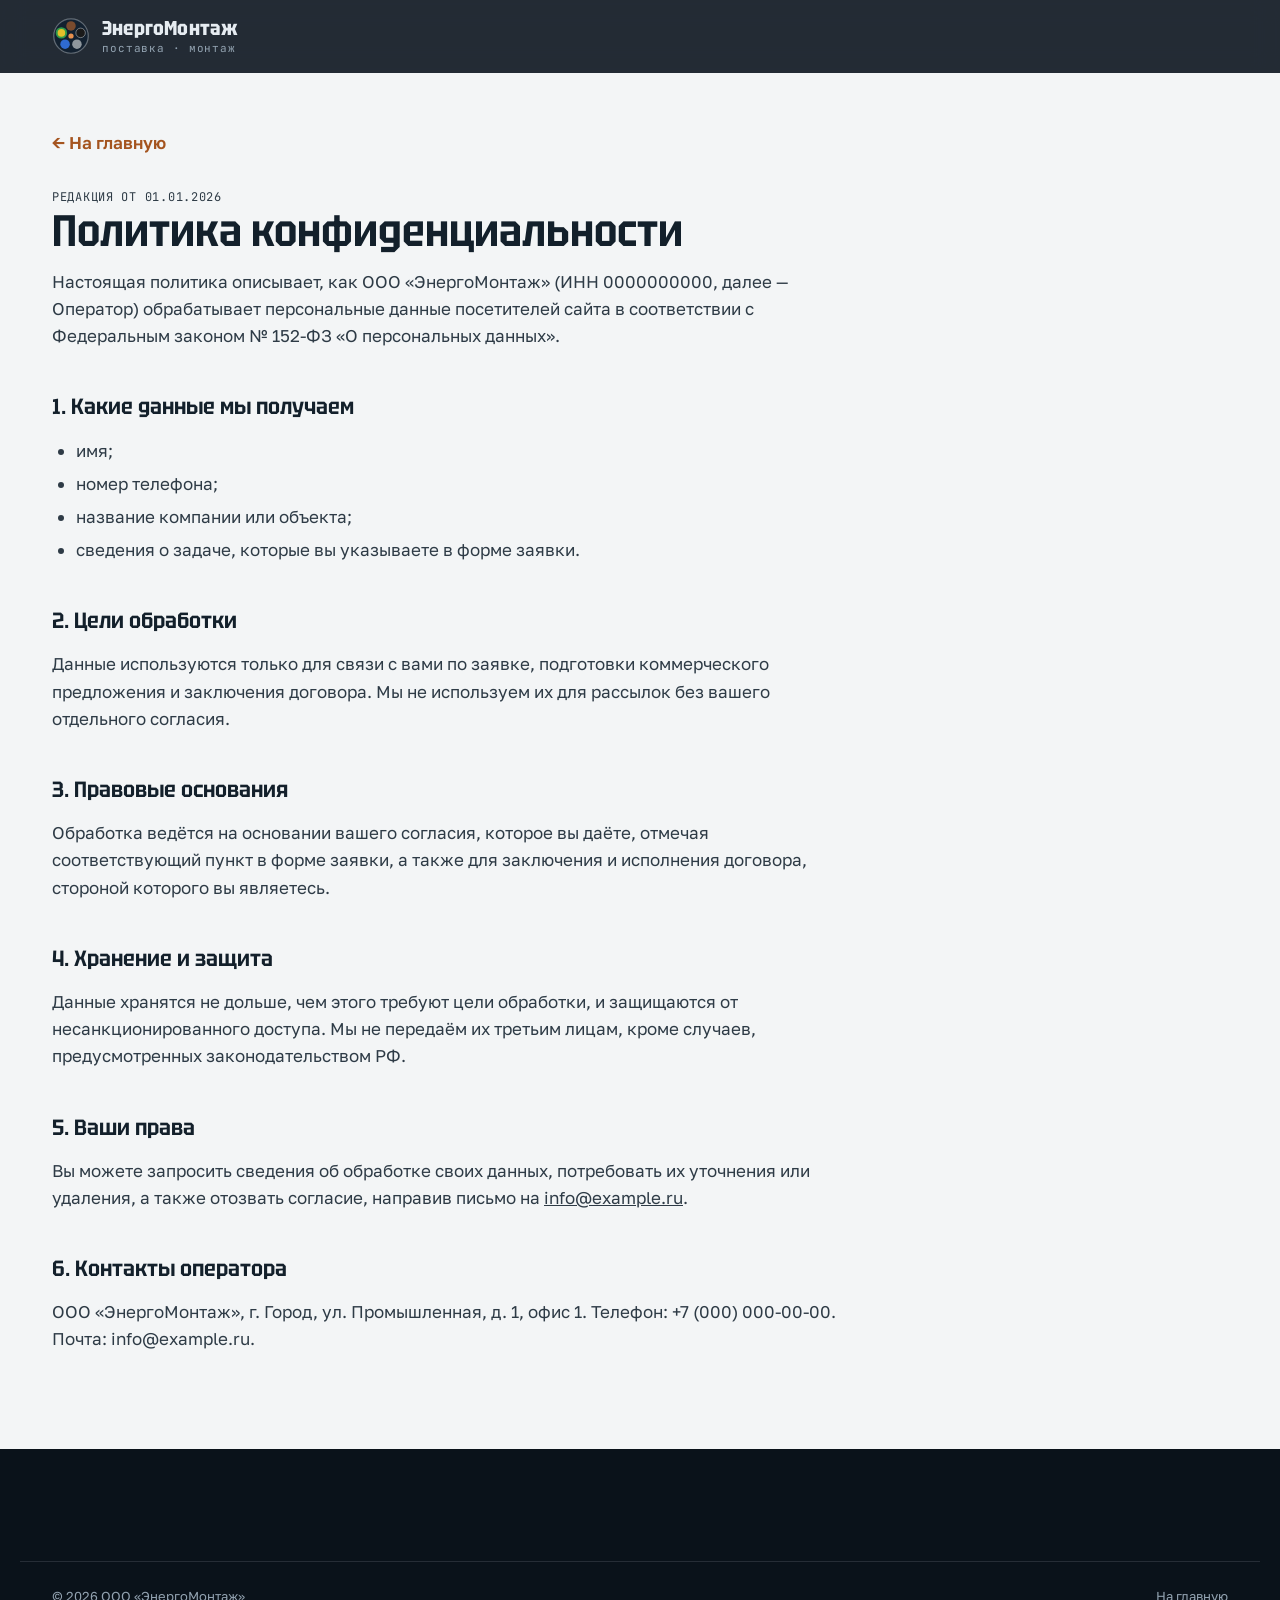
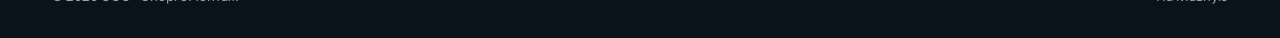
==== privacy.html @ a7dde1e3 "Add company landing page: electrical supply, LED, cable, skylights, roofing Static one-page site for" ====
<!doctype html>
<html lang="ru">
<head>
  <meta charset="utf-8">
  <meta name="viewport" content="width=device-width, initial-scale=1, viewport-fit=cover">
  <title>Политика конфиденциальности — ЭнергоМонтаж</title>
  <meta name="robots" content="noindex">
  <meta name="theme-color" content="#0D1620">
  <link rel="icon" href="assets/img/favicon.svg" type="image/svg+xml">
  <link rel="preconnect" href="https://fonts.googleapis.com">
  <link rel="preconnect" href="https://fonts.gstatic.com" crossorigin>
  <link rel="stylesheet" href="https://fonts.googleapis.com/css2?family=Tektur:wdth,wght@75..100,400..800&family=Golos+Text:wght@400..700&family=JetBrains+Mono:wght@400;500&display=swap">
  <link rel="stylesheet" href="assets/css/style.css">
</head>
<body>
  <header class="header" data-header>
    <div class="container header__inner">
      <a class="logo" href="index.html" aria-label="ЭнергоМонтаж — на главную">
        <svg class="logo__mark" viewBox="0 0 32 32" aria-hidden="true">
          <circle cx="16" cy="16" r="14.5" fill="#132130" stroke="rgba(230,236,241,.35)"/>
          <circle cx="16" cy="7.5" r="4" fill="#7A4B2E"/>
          <circle cx="24.08" cy="13.37" r="4" fill="#1A1A1A" stroke="rgba(230,236,241,.45)" stroke-width=".8"/>
          <circle cx="21" cy="22.88" r="4" fill="#8F979D"/>
          <circle cx="11" cy="22.88" r="4" fill="#2F6BD1"/>
          <circle cx="7.92" cy="13.37" r="4" fill="#E3C02A" stroke="#2F9A4C" stroke-width="1.6"/>
          <circle cx="16" cy="16" r="2.2" fill="#E8904E"/>
        </svg>
        <span class="logo__text">
          <span class="logo__name">ЭнергоМонтаж</span>
          <span class="logo__tag">поставка · монтаж</span>
        </span>
      </a>
    </div>
  </header>

  <main class="container legal">
    <a class="legal__back" href="index.html">← На главную</a>
    <p class="legal__meta">Редакция от 01.01.2026</p>
    <h1>Политика конфиденциальности</h1>
    <p>Настоящая политика описывает, как ООО «ЭнергоМонтаж» (ИНН 0000000000, далее — Оператор) обрабатывает персональные данные посетителей сайта в соответствии с Федеральным законом № 152-ФЗ «О персональных данных».</p>

    <h2>1. Какие данные мы получаем</h2>
    <ul>
      <li>имя;</li>
      <li>номер телефона;</li>
      <li>название компании или объекта;</li>
      <li>сведения о задаче, которые вы указываете в форме заявки.</li>
    </ul>

    <h2>2. Цели обработки</h2>
    <p>Данные используются только для связи с вами по заявке, подготовки коммерческого предложения и заключения договора. Мы не используем их для рассылок без вашего отдельного согласия.</p>

    <h2>3. Правовые основания</h2>
    <p>Обработка ведётся на основании вашего согласия, которое вы даёте, отмечая соответствующий пункт в форме заявки, а также для заключения и исполнения договора, стороной которого вы являетесь.</p>

    <h2>4. Хранение и защита</h2>
    <p>Данные хранятся не дольше, чем этого требуют цели обработки, и защищаются от несанкционированного доступа. Мы не передаём их третьим лицам, кроме случаев, предусмотренных законодательством РФ.</p>

    <h2>5. Ваши права</h2>
    <p>Вы можете запросить сведения об обработке своих данных, потребовать их уточнения или удаления, а также отозвать согласие, направив письмо на <a href="mailto:info@example.ru">info@example.ru</a>.</p>

    <h2>6. Контакты оператора</h2>
    <p>ООО «ЭнергоМонтаж», г. Город, ул. Промышленная, д. 1, офис 1. Телефон: +7 (000) 000-00-00. Почта: info@example.ru.</p>
  </main>

  <footer class="footer">
    <div class="container footer__bottom">
      <span>© 2026 ООО «ЭнергоМонтаж»</span>
      <a href="index.html">На главную</a>
    </div>
  </footer>
</body>
</html>
---- assets/css/style.css ----
/* ==========================================================================
   ЭнергоМонтаж — стили сайта
   Концепция: «объект в разрезе». Технические разрезы (кабель, здание),
   выноски и моноширинные подписи как на чертеже; медь как акцентный цвет;
   полоса цветов жил (L1, L2, L3, N, PE) как фирменный разделитель.
   ========================================================================== */

:root {
  /* Тёмные поверхности (графит с синим оттенком) */
  --ink: #0D1620;
  --ink-2: #132130;
  --ink-3: #1B2B3B;
  --on-ink: #E6ECF1;
  --on-ink-muted: #93A3B1;
  --line-ink: rgba(201, 214, 226, .14);
  --grid-ink: rgba(201, 214, 226, .045);

  /* Светлые поверхности (бетон) */
  --paper: #F3F5F6;
  --concrete: #E6EAED;
  --surface: #FFFFFF;
  --text: #13202B;
  --muted: #56646F;
  --line: #D3DAE0;

  /* Медь — акцент */
  --copper: #E8904E;
  --copper-hover: #F2A468;
  --copper-deep: #A4541F;
  --copper-soft: rgba(232, 144, 78, .14);

  /* Цвета жил по ГОСТ Р 50462 */
  --w-brown: #7A4B2E;
  --w-black: #1A1A1A;
  --w-grey: #8F979D;
  --w-blue: #2F6BD1;
  --w-yellow: #E3C02A;
  --w-green: #2F9A4C;

  --f-display: "Tektur", "Golos Text", system-ui, sans-serif;
  --f-body: "Golos Text", system-ui, -apple-system, "Segoe UI", Roboto, Arial, sans-serif;
  --f-mono: "JetBrains Mono", ui-monospace, SFMono-Regular, Menlo, Consolas, monospace;

  --fs-xs: .75rem;
  --fs-sm: .875rem;
  --fs-base: 1.0625rem;
  --fs-lg: 1.1875rem;
  --fs-h4: 1.25rem;
  --fs-h3: 1.625rem;
  --fs-h2: clamp(2rem, 3.4vw, 2.875rem);
  --fs-h1: clamp(2.3rem, 4.3vw, 3.6rem);

  --radius: 6px;
  --container: 1240px;
  --gutter: clamp(16px, 4vw, 32px);
  --header-h: 72px;
  --section-y: clamp(64px, 9vw, 120px);

  color-scheme: light;
}

/* ---------- База ---------- */
*, *::before, *::after { box-sizing: border-box; }

html {
  scroll-behavior: smooth;
  scroll-padding-top: calc(var(--header-h) + 16px);
  -webkit-text-size-adjust: 100%;
}

body {
  margin: 0;
  background: var(--paper);
  color: var(--text);
  font-family: var(--f-body);
  font-size: var(--fs-base);
  line-height: 1.6;
  -webkit-font-smoothing: antialiased;
  text-rendering: optimizeLegibility;
}

body.no-scroll { overflow: hidden; }

img, svg { max-width: 100%; }
a { color: inherit; }
h1, h2, h3, h4 { margin: 0; text-wrap: balance; }
p { margin: 0; }
ul, ol { margin: 0; padding: 0; list-style: none; }
button { font: inherit; }

[hidden] { display: none !important; }

.sprite { position: absolute; width: 0; height: 0; overflow: hidden; }

.icon {
  width: 24px;
  height: 24px;
  flex: none;
  fill: none;
  stroke: currentColor;
  stroke-width: 1.6;
  stroke-linecap: round;
  stroke-linejoin: round;
}

:focus-visible {
  outline: 2px solid var(--copper);
  outline-offset: 3px;
  border-radius: 2px;
}

.skip-link {
  position: absolute;
  left: 16px;
  top: -100px;
  z-index: 100;
  padding: 10px 16px;
  background: var(--copper);
  color: var(--ink);
  font-weight: 600;
  border-radius: var(--radius);
  text-decoration: none;
}
.skip-link:focus { top: 12px; }

.container {
  width: 100%;
  max-width: var(--container);
  margin-inline: auto;
  padding-inline: var(--gutter);
}

.section { padding-block: var(--section-y); }

/* ---------- Типографика ---------- */
.eyebrow {
  display: inline-flex;
  align-items: center;
  gap: 10px;
  margin-bottom: 18px;
  font-family: var(--f-mono);
  font-size: var(--fs-xs);
  font-weight: 500;
  letter-spacing: .14em;
  text-transform: uppercase;
  color: var(--copper-deep);
}
.eyebrow::before {
  content: "";
  width: 18px;
  height: 2px;
  background: currentColor;
}
.eyebrow--light { color: var(--copper); }

.section-title {
  font-family: var(--f-display);
  font-size: var(--fs-h2);
  font-weight: 600;
  font-stretch: 90%;
  line-height: 1.08;
  letter-spacing: -.005em;
  max-width: 20ch;
}

.section-lead {
  margin-top: 18px;
  max-width: 58ch;
  color: var(--muted);
  font-size: var(--fs-lg);
  line-height: 1.55;
}

.section-head { margin-bottom: clamp(40px, 5vw, 64px); }
.section-head--row {
  display: grid;
  grid-template-columns: minmax(0, 1fr) minmax(0, 1fr);
  gap: 24px 64px;
  align-items: end;
}
.section-head--row .section-lead { margin-top: 0; }

/* ---------- Кнопки ---------- */
.btn {
  display: inline-flex;
  align-items: center;
  justify-content: center;
  gap: 10px;
  padding: 14px 22px;
  border: 1px solid transparent;
  border-radius: var(--radius);
  font-family: var(--f-body);
  font-size: 1rem;
  font-weight: 600;
  line-height: 1.2;
  text-decoration: none;
  cursor: pointer;
  transition: background-color .2s, border-color .2s, color .2s, transform .2s;
}
.btn .icon { width: 20px; height: 20px; transition: transform .2s; }
.btn:hover .icon { transform: translateX(3px); }
.btn:active { transform: translateY(1px); }

.btn--primary { background: var(--copper); color: var(--ink); }
.btn--primary:hover { background: var(--copper-hover); }

.btn--ghost { border-color: rgba(201, 214, 226, .3); color: var(--on-ink); background: transparent; }
.btn--ghost:hover { border-color: var(--copper); color: var(--copper); }

.btn--dark { background: var(--ink); color: var(--on-ink); }
.btn--dark:hover { background: var(--ink-3); }

.btn--sm { padding: 10px 16px; font-size: .9375rem; }
.btn--lg { padding: 17px 26px; font-size: 1.0625rem; }
.btn--block { width: 100%; }

.btn[disabled] { opacity: .7; cursor: progress; }

/* ---------- Шапка ---------- */
.header {
  position: sticky;
  top: env(safe-area-inset-top, 0px);
  z-index: 50;
  background: rgba(13, 22, 32, .9);
  -webkit-backdrop-filter: blur(12px);
  backdrop-filter: blur(12px);
  border-bottom: 1px solid transparent;
  color: var(--on-ink);
  transition: border-color .25s, background-color .25s;
}
.header.is-scrolled { border-bottom-color: var(--line-ink); background: rgba(13, 22, 32, .96); }

.header__inner {
  display: flex;
  align-items: center;
  gap: 32px;
  min-height: var(--header-h);
}

.logo {
  display: inline-flex;
  align-items: center;
  gap: 12px;
  text-decoration: none;
  color: var(--on-ink);
  flex: none;
}
.logo__mark { width: 38px; height: 38px; }
.logo__text { display: flex; flex-direction: column; line-height: 1.1; }
.logo__name {
  font-family: var(--f-display);
  font-size: 1.25rem;
  font-weight: 700;
  font-stretch: 88%;
  letter-spacing: .01em;
}
.logo__tag {
  margin-top: 3px;
  font-family: var(--f-mono);
  font-size: .6875rem;
  letter-spacing: .08em;
  color: var(--on-ink-muted);
}

.nav { margin-left: auto; }
.nav__list { display: flex; gap: 28px; }
.nav__link {
  position: relative;
  display: block;
  padding-block: 8px;
  font-size: .9375rem;
  font-weight: 500;
  color: var(--on-ink-muted);
  text-decoration: none;
  transition: color .2s;
}
.nav__link::after {
  content: "";
  position: absolute;
  left: 0;
  right: 0;
  bottom: 0;
  height: 2px;
  background: var(--copper);
  transform: scaleX(0);
  transform-origin: left;
  transition: transform .25s;
}
.nav__link:hover, .nav__link.is-active { color: var(--on-ink); }
.nav__link.is-active::after { transform: scaleX(1); }
.nav__mobile-extra { display: none; }

.header__actions { display: flex; align-items: center; gap: 20px; }
.header__phone {
  display: inline-flex;
  align-items: center;
  gap: 8px;
  font-family: var(--f-mono);
  font-size: .9375rem;
  font-weight: 500;
  color: var(--on-ink);
  text-decoration: none;
  white-space: nowrap;
}
.header__phone .icon { width: 18px; height: 18px; color: var(--copper); }
.header__phone:hover { color: var(--copper); }

.burger {
  display: none;
  width: 44px;
  height: 44px;
  padding: 0;
  border: 1px solid var(--line-ink);
  border-radius: var(--radius);
  background: transparent;
  cursor: pointer;
  position: relative;
}
.burger span {
  position: absolute;
  left: 12px;
  right: 12px;
  height: 2px;
  background: var(--on-ink);
  transition: transform .25s, opacity .2s;
}
.burger span:nth-child(1) { top: 15px; }
.burger span:nth-child(2) { top: 21px; }
.burger span:nth-child(3) { top: 27px; }
.header.is-open .burger span:nth-child(1) { transform: translateY(6px) rotate(45deg); }
.header.is-open .burger span:nth-child(2) { opacity: 0; }
.header.is-open .burger span:nth-child(3) { transform: translateY(-6px) rotate(-45deg); }

/* ---------- Первый экран ---------- */
.hero {
  position: relative;
  overflow: hidden;
  color: var(--on-ink);
  background-color: var(--ink);
  background-image:
    linear-gradient(var(--grid-ink) 1px, transparent 1px),
    linear-gradient(90deg, var(--grid-ink) 1px, transparent 1px);
  background-size: 48px 48px;
  background-position: -1px -1px;
}
.hero::before {
  content: "";
  position: absolute;
  inset: 0;
  pointer-events: none;
  background:
    radial-gradient(50% 60% at 74% 48%, rgba(232, 144, 78, .12), transparent 70%),
    linear-gradient(to bottom, transparent 70%, var(--ink));
}

.hero__grid {
  position: relative;
  display: grid;
  grid-template-columns: minmax(0, 1.05fr) minmax(0, 1fr);
  gap: 40px 56px;
  align-items: center;
  padding-block: clamp(48px, 7vw, 96px) clamp(48px, 6vw, 80px);
}

.hero__content > * { animation: rise .7s cubic-bezier(.2, .7, .2, 1) both; }
.hero__content > :nth-child(2) { animation-delay: .06s; }
.hero__content > :nth-child(3) { animation-delay: .12s; }
.hero__content > :nth-child(4) { animation-delay: .18s; }
.hero__content > :nth-child(5) { animation-delay: .24s; }

@keyframes rise {
  from { opacity: 0; transform: translateY(14px); }
  to { opacity: 1; transform: none; }
}

.hero__title {
  font-family: var(--f-display);
  font-size: var(--fs-h1);
  font-weight: 600;
  font-stretch: 86%;
  line-height: 1.04;
  letter-spacing: -.01em;
  hyphens: manual;
}
.hero__title span { color: var(--copper); }

.hero__lead {
  margin-top: 24px;
  max-width: 52ch;
  font-size: var(--fs-lg);
  line-height: 1.6;
  color: var(--on-ink-muted);
}

.hero__actions {
  display: flex;
  flex-wrap: wrap;
  gap: 12px;
  margin-top: 36px;
}

.stats {
  display: grid;
  grid-template-columns: repeat(3, minmax(0, 1fr));
  gap: 24px;
  margin: 48px 0 0;
  padding-top: 24px;
  border-top: 1px solid var(--line-ink);
  max-width: 540px;
}
.stats__item { margin: 0; }
.stats dt {
  font-family: var(--f-display);
  font-size: clamp(1.9rem, 3vw, 2.5rem);
  font-weight: 600;
  font-stretch: 86%;
  line-height: 1;
  font-variant-numeric: tabular-nums;
}
.stats dt span { color: var(--copper); }
.stats dd {
  margin: 8px 0 0;
  font-family: var(--f-mono);
  font-size: var(--fs-xs);
  letter-spacing: .06em;
  text-transform: uppercase;
  color: var(--on-ink-muted);
}

.hero__figure { margin: 0; position: relative; }
.cable { display: block; width: 100%; height: auto; overflow: visible; }
.cable__label text {
  font-family: var(--f-mono);
  font-size: 16px;
  font-weight: 500;
  letter-spacing: .06em;
  fill: var(--on-ink);
}
.cable__label .cable__sub {
  font-size: 14px;
  font-weight: 400;
  letter-spacing: .02em;
  fill: var(--on-ink-muted);
}
.cable__caption {
  font-family: var(--f-mono);
  font-size: 14px;
  letter-spacing: .04em;
  fill: var(--on-ink-muted);
}
.cable__glow { animation: glow 5s ease-in-out infinite; transform-origin: 380px 280px; }
@keyframes glow {
  0%, 100% { opacity: .55; }
  50% { opacity: 1; }
}

.hero__legend { display: none; }

/* ---------- Полоса цветов жил ---------- */
.wires {
  height: 10px;
  background:
    repeating-linear-gradient(90deg, var(--w-yellow) 0 22px, var(--w-green) 22px 34px) left bottom / 100% 2px no-repeat,
    linear-gradient(to bottom,
      var(--w-brown) 0 2px,
      var(--w-black) 2px 4px,
      var(--w-grey) 4px 6px,
      var(--w-blue) 6px 8px,
      transparent 8px);
}

/* ---------- Направления ---------- */
.services { background: var(--paper); }

.group {
  display: grid;
  grid-template-columns: minmax(0, 300px) minmax(0, 1fr);
  gap: 32px 56px;
  padding-top: 40px;
  border-top: 1px solid var(--line);
}
.group + .group { margin-top: 72px; }

.group__head { position: sticky; top: calc(var(--header-h) + 32px); align-self: start; }
.group__title {
  font-family: var(--f-display);
  font-size: var(--fs-h3);
  font-weight: 600;
  font-stretch: 90%;
}
.group__text { margin-top: 12px; color: var(--muted); }
.group__facts { margin-top: 20px; display: grid; gap: 8px; }
.group__facts li {
  display: flex;
  gap: 10px;
  align-items: baseline;
  font-size: .9375rem;
}
.group__facts li::before {
  content: "";
  flex: none;
  width: 8px;
  height: 8px;
  background: var(--copper);
  transform: translateY(-1px);
}
.group__more {
  display: inline-flex;
  align-items: center;
  gap: 8px;
  margin-top: 20px;
  font-weight: 600;
  font-size: .9375rem;
  color: var(--copper-deep);
  text-decoration: none;
  border-bottom: 1px solid currentColor;
  padding-bottom: 2px;
}
.group__more .icon { width: 18px; height: 18px; }
.group__more:hover { color: var(--text); }

.tiles {
  display: grid;
  grid-template-columns: repeat(2, minmax(0, 1fr));
  gap: 20px;
}

.tile {
  display: flex;
  flex-direction: column;
  gap: 16px;
  padding: 28px;
  background: var(--surface);
  border: 1px solid var(--line);
  border-radius: var(--radius);
  transition: border-color .25s, transform .25s, box-shadow .25s;
}
.tile:hover {
  border-color: rgba(232, 144, 78, .6);
  transform: translateY(-2px);
  box-shadow: 0 18px 40px -24px rgba(13, 22, 32, .35);
}
.tile__icon {
  display: grid;
  place-items: center;
  width: 48px;
  height: 48px;
  border-radius: var(--radius);
  background: var(--copper-soft);
  color: var(--copper-deep);
}
.tile__icon .icon { width: 26px; height: 26px; }
.tile__title {
  font-family: var(--f-display);
  font-size: var(--fs-h4);
  font-weight: 600;
  font-stretch: 92%;
  line-height: 1.2;
}
.tile__list { display: grid; gap: 7px; color: var(--muted); font-size: .96875rem; line-height: 1.45; }
.tile__list li { position: relative; padding-left: 18px; }
.tile__list li::before {
  content: "";
  position: absolute;
  left: 0;
  top: .68em;
  width: 8px;
  height: 1.5px;
  background: var(--copper);
}
.tile__foot {
  display: flex;
  flex-wrap: wrap;
  align-items: center;
  justify-content: space-between;
  gap: 8px 16px;
  margin-top: auto;
  padding-top: 16px;
  border-top: 1px dashed var(--line);
}
.tile__spec {
  font-family: var(--f-mono);
  font-size: .8125rem;
  color: var(--text);
  font-variant-numeric: tabular-nums;
}
.tile__link {
  font-size: .875rem;
  font-weight: 600;
  color: var(--copper-deep);
  text-decoration: none;
}
.tile__link::after { content: " →"; }
.tile__link:hover { color: var(--text); }

/* ---------- Объект в разрезе ---------- */
.object {
  color: var(--on-ink);
  background-color: var(--ink);
  background-image:
    linear-gradient(var(--grid-ink) 1px, transparent 1px),
    linear-gradient(90deg, var(--grid-ink) 1px, transparent 1px);
  background-size: 48px 48px;
}
.object__head {
  display: grid;
  grid-template-columns: minmax(0, 1.1fr) minmax(0, 1fr);
  gap: 24px 64px;
  align-items: end;
  margin-bottom: 48px;
}
.object__lead { color: var(--on-ink-muted); font-size: var(--fs-lg); max-width: 50ch; }

.drawing {
  overflow-x: auto;
  border: 1px solid var(--line-ink);
  border-radius: var(--radius);
  background: rgba(13, 22, 32, .6);
  padding: clamp(12px, 2vw, 24px);
  scrollbar-color: var(--ink-3) transparent;
}
.drawing__svg { display: block; width: 100%; min-width: 820px; height: auto; }
.drawing__meta {
  display: flex;
  flex-wrap: wrap;
  justify-content: space-between;
  gap: 8px 24px;
  margin-top: 12px;
  font-family: var(--f-mono);
  font-size: var(--fs-xs);
  letter-spacing: .06em;
  text-transform: uppercase;
  color: var(--on-ink-muted);
}
.drawing__hint { display: none; }
@media (max-width: 900px) { .drawing__hint { display: inline; } }

.pos__badge circle { fill: var(--ink); stroke: var(--copper); stroke-width: 1.6; }
.pos__num text {
  font-family: var(--f-mono);
  font-size: 15px;
  font-weight: 500;
  fill: var(--copper);
}
.smoke__flow path { animation: smoke 2.4s linear infinite; }
@keyframes smoke { to { stroke-dashoffset: -32; } }

.legend {
  display: grid;
  grid-template-columns: repeat(4, minmax(0, 1fr));
  gap: 28px 32px;
  margin-top: 40px;
  counter-reset: none;
}
.legend__item { display: flex; gap: 14px; align-items: flex-start; }
.legend__num {
  display: grid;
  place-items: center;
  flex: none;
  width: 32px;
  height: 32px;
  border: 1.5px solid var(--copper);
  border-radius: 50%;
  font-family: var(--f-mono);
  font-size: .875rem;
  font-weight: 500;
  color: var(--copper);
}
.legend__item b { display: block; font-weight: 600; line-height: 1.3; }
.legend__item div span { display: block; margin-top: 4px; font-size: .9375rem; line-height: 1.45; color: var(--on-ink-muted); }

/* ---------- Дилерство ---------- */
.dealer { background: var(--concrete); }
.dealer__grid {
  display: grid;
  grid-template-columns: minmax(0, 1fr) minmax(0, 1.05fr);
  gap: 48px 72px;
  align-items: center;
}
.perks {
  display: grid;
  grid-template-columns: repeat(2, minmax(0, 1fr));
  gap: 24px 32px;
  margin-top: 36px;
}
.perks li { display: flex; gap: 14px; align-items: flex-start; }
.perks .icon { color: var(--copper-deep); margin-top: 2px; }
.perks b { display: block; font-weight: 600; line-height: 1.35; }
.perks span { display: block; margin-top: 4px; font-size: .9375rem; line-height: 1.45; color: var(--muted); }

.partners {
  display: grid;
  grid-template-columns: repeat(2, minmax(0, 1fr));
  gap: 12px;
}
.partner {
  display: flex;
  flex-direction: column;
  gap: 12px;
  padding: 16px;
  background: var(--surface);
  border: 1px solid var(--line);
  border-radius: var(--radius);
}
.partner__logo {
  display: grid;
  place-items: center;
  height: 56px;
  border: 1px dashed #C3CCD3;
  border-radius: 4px;
  font-family: var(--f-mono);
  font-size: .6875rem;
  letter-spacing: .14em;
  text-transform: uppercase;
  color: #8A96A0;
}
.partner__logo img { max-height: 40px; width: auto; object-fit: contain; }
.partner__cat { font-size: .875rem; font-weight: 500; line-height: 1.35; }

/* ---------- Процесс ---------- */
.process { background: var(--paper); }
.steps {
  position: relative;
  display: grid;
  grid-template-columns: repeat(5, minmax(0, 1fr));
  gap: 32px 28px;
}
.steps::before {
  content: "";
  position: absolute;
  top: 23px;
  left: 24px;
  right: calc((100% - 4 * 28px) / 5 - 24px);
  height: 2px;
  background: repeating-linear-gradient(90deg, var(--copper) 0 14px, transparent 14px 22px);
  opacity: .7;
}
.step { position: relative; }
.step__num {
  display: grid;
  place-items: center;
  width: 48px;
  height: 48px;
  margin-bottom: 22px;
  border: 1.5px solid var(--copper);
  border-radius: 50%;
  background: var(--paper);
  font-family: var(--f-mono);
  font-size: .9375rem;
  font-weight: 500;
  color: var(--copper-deep);
  position: relative;
}
.step__title {
  font-family: var(--f-display);
  font-size: var(--fs-h4);
  font-weight: 600;
  font-stretch: 92%;
  margin-bottom: 8px;
}
.step p { color: var(--muted); font-size: .96875rem; line-height: 1.5; }

/* ---------- Преимущества ---------- */
.why { background: var(--surface); }
.why__grid {
  display: grid;
  grid-template-columns: repeat(3, minmax(0, 1fr));
  gap: 0 48px;
}
.why__item {
  padding-block: 32px;
  border-top: 1px solid var(--line);
}
.why__item .icon { width: 30px; height: 30px; color: var(--copper-deep); }
.why__item h3 {
  margin-top: 18px;
  font-family: var(--f-display);
  font-size: var(--fs-h4);
  font-weight: 600;
  font-stretch: 92%;
  line-height: 1.2;
}
.why__item p { margin-top: 10px; color: var(--muted); font-size: .96875rem; line-height: 1.55; max-width: 38ch; }

.sectors {
  display: flex;
  flex-wrap: wrap;
  align-items: center;
  gap: 16px 24px;
  margin-top: 24px;
  padding-top: 32px;
  border-top: 1px solid var(--line);
}
.sectors__label {
  font-family: var(--f-mono);
  font-size: var(--fs-xs);
  letter-spacing: .12em;
  text-transform: uppercase;
  color: var(--muted);
}
.sectors__list { display: flex; flex-wrap: wrap; gap: 8px; }
.sectors__list li {
  padding: 8px 14px;
  border: 1px solid var(--line);
  border-radius: 4px;
  font-size: .9375rem;
  background: var(--paper);
}

/* ---------- FAQ ---------- */
.faq { background: var(--paper); }
.faq__grid {
  display: grid;
  grid-template-columns: minmax(0, .8fr) minmax(0, 1.2fr);
  gap: 48px 80px;
  align-items: start;
}
.faq__head .btn { margin-top: 28px; }
.faq__list { border-top: 1px solid var(--line); }
.qa { border-bottom: 1px solid var(--line); }
.qa summary {
  display: flex;
  justify-content: space-between;
  align-items: center;
  gap: 24px;
  padding-block: 22px;
  cursor: pointer;
  list-style: none;
  font-family: var(--f-display);
  font-size: 1.1875rem;
  font-weight: 600;
  font-stretch: 94%;
  line-height: 1.3;
}
.qa summary::-webkit-details-marker { display: none; }
.qa summary .icon {
  width: 22px;
  height: 22px;
  color: var(--copper-deep);
  transition: transform .25s;
}
.qa[open] summary .icon { transform: rotate(45deg); }
.qa summary:hover { color: var(--copper-deep); }
.qa p { padding-bottom: 24px; max-width: 64ch; color: var(--muted); }

/* ---------- Заявка ---------- */
.request {
  color: var(--on-ink);
  background: var(--ink);
  color-scheme: dark;
  position: relative;
  overflow: hidden;
}
.request::before {
  content: "";
  position: absolute;
  inset: 0;
  pointer-events: none;
  background: radial-gradient(40% 60% at 85% 20%, rgba(232, 144, 78, .1), transparent 70%);
}
.request__grid {
  position: relative;
  display: grid;
  grid-template-columns: minmax(0, .9fr) minmax(0, 1.1fr);
  gap: 48px 72px;
  align-items: start;
}
.request__lead { margin-top: 18px; color: var(--on-ink-muted); font-size: var(--fs-lg); max-width: 46ch; }

.contacts { margin: 40px 0 0; display: grid; gap: 0; border-top: 1px solid var(--line-ink); }
.contacts__row {
  display: grid;
  grid-template-columns: 180px minmax(0, 1fr);
  gap: 4px 16px;
  padding-block: 16px;
  border-bottom: 1px solid var(--line-ink);
}
.contacts dt {
  display: flex;
  align-items: center;
  gap: 10px;
  font-family: var(--f-mono);
  font-size: var(--fs-xs);
  letter-spacing: .1em;
  text-transform: uppercase;
  color: var(--on-ink-muted);
}
.contacts dt .icon { width: 18px; height: 18px; color: var(--copper); }
.contacts dd { margin: 0; font-weight: 500; }
.contacts dd a { text-decoration: none; }
.contacts dd a:hover { color: var(--copper); }

.messengers { display: flex; flex-wrap: wrap; gap: 12px; margin-top: 28px; }
.messenger {
  display: inline-flex;
  align-items: center;
  gap: 10px;
  padding: 12px 18px;
  border: 1px solid rgba(201, 214, 226, .25);
  border-radius: var(--radius);
  font-weight: 600;
  font-size: .9375rem;
  text-decoration: none;
  transition: border-color .2s, color .2s;
}
.messenger .icon { width: 20px; height: 20px; color: var(--copper); }
.messenger:hover { border-color: var(--copper); color: var(--copper); }

.form-card {
  padding: clamp(24px, 3.4vw, 40px);
  background: var(--ink-2);
  border: 1px solid var(--line-ink);
  border-radius: calc(var(--radius) + 2px);
  box-shadow: 0 40px 80px -40px rgba(0, 0, 0, .6);
}
.form { display: grid; gap: 20px; }
.form__title {
  font-family: var(--f-display);
  font-size: 1.5rem;
  font-weight: 600;
  font-stretch: 90%;
}
.form__row { display: grid; grid-template-columns: repeat(2, minmax(0, 1fr)); gap: 20px; }

.field { display: grid; gap: 8px; min-width: 0; margin: 0; padding: 0; border: 0; }
.field > label, .field > legend {
  padding: 0;
  font-size: .875rem;
  font-weight: 500;
  color: var(--on-ink-muted);
}
.field .req { color: var(--copper); }
.field input[type="text"],
.field input[type="tel"],
.field textarea {
  width: 100%;
  padding: 14px 16px;
  background: var(--ink);
  border: 1px solid rgba(201, 214, 226, .2);
  border-radius: var(--radius);
  color: var(--on-ink);
  font: inherit;
  font-size: 1rem;
  transition: border-color .2s, box-shadow .2s;
}
.field textarea { resize: vertical; min-height: 110px; line-height: 1.5; }
.field input::placeholder, .field textarea::placeholder { color: #66778A; }
.field input:focus, .field textarea:focus {
  outline: none;
  border-color: var(--copper);
  box-shadow: 0 0 0 3px rgba(232, 144, 78, .2);
}
.field.has-error input { border-color: #F0716B; }
.field__error { min-height: 0; font-size: .8125rem; color: #F59A95; }
.field__error:empty { display: none; }

.chips legend { margin-bottom: 10px; }
.chips__list { display: flex; flex-wrap: wrap; gap: 8px; }
.chip { position: relative; cursor: pointer; }
.chip input { position: absolute; opacity: 0; pointer-events: none; }
.chip span {
  display: inline-block;
  padding: 8px 14px;
  border: 1px solid rgba(201, 214, 226, .22);
  border-radius: 4px;
  font-size: .875rem;
  color: var(--on-ink);
  transition: border-color .2s, background-color .2s, color .2s;
}
.chip:hover span { border-color: rgba(232, 144, 78, .6); }
.chip input:checked + span { background: var(--copper); border-color: var(--copper); color: var(--ink); font-weight: 600; }
.chip input:focus-visible + span { outline: 2px solid var(--copper); outline-offset: 2px; }

.check { display: flex; gap: 12px; align-items: flex-start; cursor: pointer; font-size: .875rem; line-height: 1.5; color: var(--on-ink-muted); }
.check input { flex: none; width: 18px; height: 18px; margin: 2px 0 0; accent-color: var(--copper); }
.check a { color: var(--on-ink); }
.check a:hover { color: var(--copper); }

.hp { position: absolute; left: -9999px; width: 1px; height: 1px; overflow: hidden; }

.form__status {
  padding: 12px 14px;
  border-radius: var(--radius);
  font-size: .9375rem;
  line-height: 1.5;
  background: rgba(240, 113, 107, .12);
  border: 1px solid rgba(240, 113, 107, .4);
  color: #FBC4C1;
}
.form__status.is-info {
  background: rgba(142, 197, 255, .1);
  border-color: rgba(142, 197, 255, .35);
  color: #CFE6FF;
}
.form__status a { color: inherit; }

.btn.is-loading .btn__label::after { content: "…"; }

.form-done { display: grid; gap: 14px; justify-items: start; }
.form-done__icon {
  width: 52px;
  height: 52px;
  padding: 12px;
  border-radius: 50%;
  background: var(--copper);
  color: var(--ink);
  stroke-width: 2.4;
}
.form-done p { color: var(--on-ink-muted); max-width: 44ch; }
.form-done a { color: var(--on-ink); }
.form-done .btn { margin-top: 8px; }
.form-done .form__title:focus { outline: none; }

/* ---------- Подвал ---------- */
.footer { background: #0A121A; color: var(--on-ink-muted); padding-block: 64px 32px; font-size: .9375rem; }
.footer__grid {
  display: grid;
  grid-template-columns: minmax(0, 1.4fr) repeat(3, minmax(0, 1fr));
  gap: 40px;
}
.footer__brand p { margin-top: 18px; max-width: 40ch; line-height: 1.55; }
.footer__col { display: flex; flex-direction: column; gap: 10px; align-items: flex-start; }
.footer__col h3 {
  margin-bottom: 6px;
  font-family: var(--f-mono);
  font-size: var(--fs-xs);
  font-weight: 500;
  letter-spacing: .12em;
  text-transform: uppercase;
  color: var(--on-ink);
}
.footer__col a { text-decoration: none; transition: color .2s; }
.footer__col a:hover { color: var(--copper); }
.footer__bottom {
  display: flex;
  flex-wrap: wrap;
  justify-content: space-between;
  gap: 12px 24px;
  margin-top: 48px;
  padding-top: 24px;
  border-top: 1px solid var(--line-ink);
  font-size: .8125rem;
}
.footer__bottom a { text-decoration: none; }
.footer__bottom a:hover { color: var(--copper); }

/* ---------- Страница политики ---------- */
.legal { padding-block: 56px 96px; }
.legal__back {
  display: inline-flex;
  align-items: center;
  gap: 8px;
  margin-bottom: 32px;
  font-weight: 600;
  color: var(--copper-deep);
  text-decoration: none;
}
.legal h1 {
  font-family: var(--f-display);
  font-size: clamp(2rem, 4vw, 2.75rem);
  font-weight: 600;
  font-stretch: 90%;
  line-height: 1.1;
  margin-bottom: 12px;
}
.legal h2 {
  font-family: var(--f-display);
  font-size: 1.375rem;
  font-weight: 600;
  font-stretch: 92%;
  margin: 40px 0 12px;
}
.legal p, .legal li { max-width: 72ch; color: #2E3B46; }
.legal p + p { margin-top: 12px; }
.legal ul { list-style: disc; padding-left: 1.4em; display: grid; gap: 6px; margin-top: 12px; }
.legal__meta { font-family: var(--f-mono); font-size: var(--fs-xs); letter-spacing: .06em; text-transform: uppercase; color: var(--muted); }

/* ==========================================================================
   Адаптив
   ========================================================================== */
@media (max-width: 1180px) {
  .header__phone span { display: none; }
  .header__phone { padding: 10px; border: 1px solid var(--line-ink); border-radius: var(--radius); }
  .legend { grid-template-columns: repeat(2, minmax(0, 1fr)); }
}

@media (max-width: 1024px) {
  :root { --header-h: 64px; }

  /* backdrop-filter делает шапку контейнером для fixed-потомков — меню бы обрезалось */
  .header {
    -webkit-backdrop-filter: none;
    backdrop-filter: none;
    background: rgba(13, 22, 32, .97);
  }

  .burger { display: block; }
  .header__cta { display: none; }
  .header__actions { margin-left: auto; gap: 10px; }

  .nav {
    position: fixed;
    top: calc(var(--header-h) + env(safe-area-inset-top, 0px));
    left: 0;
    right: 0;
    bottom: 0;
    margin: 0;
    padding: 24px var(--gutter) calc(32px + env(safe-area-inset-bottom, 0px));
    background: var(--ink);
    border-top: 1px solid var(--line-ink);
    overflow-y: auto;
    visibility: hidden;
    opacity: 0;
    transform: translateY(-8px);
    transition: opacity .25s, transform .25s, visibility 0s .25s;
  }
  .header.is-open .nav {
    visibility: visible;
    opacity: 1;
    transform: none;
    transition: opacity .25s, transform .25s;
  }
  .nav__list { flex-direction: column; gap: 0; }
  .nav__link {
    padding-block: 16px;
    border-bottom: 1px solid var(--line-ink);
    font-family: var(--f-display);
    font-size: 1.5rem;
    font-weight: 600;
    font-stretch: 90%;
    color: var(--on-ink);
  }
  .nav__link::after { display: none; }
  .nav__link.is-active { color: var(--copper); }
  .nav__mobile-extra { display: grid; gap: 16px; margin-top: 32px; }
  .nav__phone { font-family: var(--f-mono); font-size: 1.25rem; color: var(--on-ink); text-decoration: none; }

  .hero__grid { grid-template-columns: minmax(0, 1fr); }
  .hero__figure { max-width: 680px; }

  .group { grid-template-columns: minmax(0, 1fr); }
  .group__head { position: static; max-width: 640px; }

  .object__head,
  .section-head--row,
  .dealer__grid,
  .faq__grid,
  .request__grid { grid-template-columns: minmax(0, 1fr); }

  .steps { grid-template-columns: repeat(3, minmax(0, 1fr)); }
  .steps::before { display: none; }

  .why__grid { grid-template-columns: repeat(2, minmax(0, 1fr)); }

  .footer__grid { grid-template-columns: repeat(3, minmax(0, 1fr)); }
  .footer__brand { grid-column: 1 / -1; }
}

@media (max-width: 720px) {
  .tiles { grid-template-columns: minmax(0, 1fr); }
  .tile { padding: 22px; }

  .hero__actions .btn { flex: 1 1 auto; }
  .stats { gap: 16px; }

  /* Подписи внутри SVG мелкие на телефоне — показываем легенду HTML */
  .cable__callouts, .cable__caption { display: none; }
  .cable { max-width: 420px; margin-inline: auto; }
  .hero__legend {
    display: flex;
    flex-wrap: wrap;
    justify-content: center;
    gap: 8px 16px;
    margin-top: 12px;
    font-family: var(--f-mono);
    font-size: .8125rem;
    color: var(--on-ink-muted);
  }
  .hero__legend span { display: inline-flex; align-items: center; gap: 6px; }
  .hero__legend i {
    width: 12px;
    height: 12px;
    border-radius: 50%;
    background: var(--c);
    box-shadow: 0 0 0 1px rgba(230, 236, 241, .3);
  }
  .hero__legend i.pe { background: repeating-linear-gradient(135deg, var(--w-yellow) 0 3px, var(--w-green) 3px 5px); }
  .hero__legend-mark { flex-basis: 100%; justify-content: center; }

  .legend { grid-template-columns: minmax(0, 1fr); gap: 18px; }
  .perks { grid-template-columns: minmax(0, 1fr); }

  .steps { grid-template-columns: minmax(0, 1fr); gap: 0; }
  .step {
    display: grid;
    grid-template-columns: 48px minmax(0, 1fr);
    column-gap: 18px;
    padding-bottom: 28px;
  }
  .step::before {
    content: "";
    position: absolute;
    left: 23px;
    top: 48px;
    bottom: 0;
    width: 2px;
    background: repeating-linear-gradient(180deg, var(--copper) 0 10px, transparent 10px 16px);
    opacity: .6;
  }
  .step:last-child::before { display: none; }
  .step__num { grid-row: span 2; margin: 0; }
  .step__title { margin-top: 10px; }

  .why__grid { grid-template-columns: minmax(0, 1fr); }
  .why__item { padding-block: 24px; }

  .form__row { grid-template-columns: minmax(0, 1fr); }
  .contacts__row { grid-template-columns: minmax(0, 1fr); }

  .footer__grid { grid-template-columns: repeat(2, minmax(0, 1fr)); }
}

@media (max-width: 420px) {
  .logo__tag { display: none; }
  .logo__name { font-size: 1.125rem; }
  .stats dd { letter-spacing: .02em; }
  .footer__grid { grid-template-columns: minmax(0, 1fr); }
}

@media (prefers-reduced-motion: reduce) {
  html { scroll-behavior: auto; }
  *, *::before, *::after {
    animation-duration: .01ms !important;
    animation-iteration-count: 1 !important;
    transition-duration: .01ms !important;
  }
}
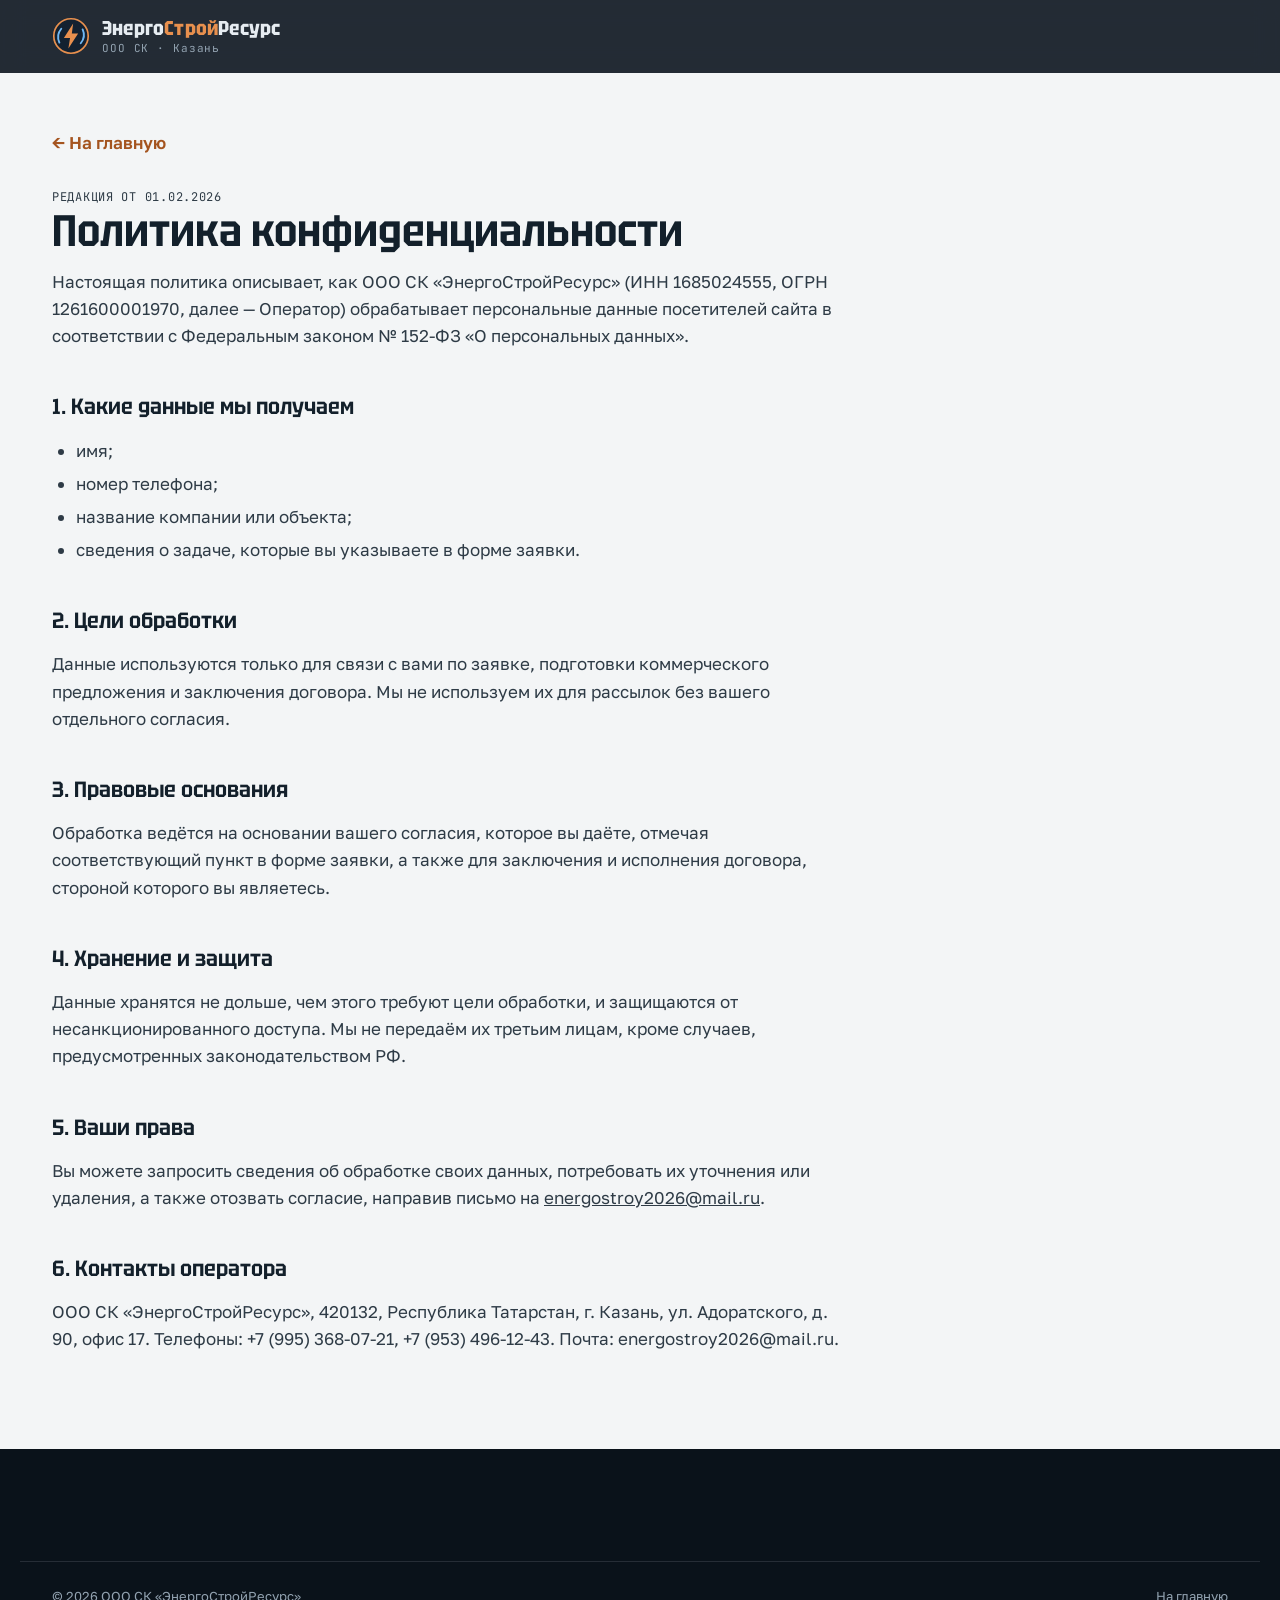
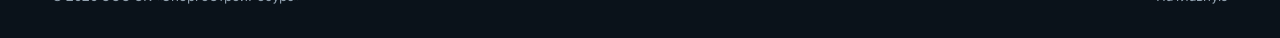
==== commit 298620af: "Fill site with ЭнергоСтройРесурс company data Replace placeholder content with real information from" ====
--- a/privacy.html
+++ b/privacy.html
@@ -3,7 +3,7 @@
 <head>
   <meta charset="utf-8">
   <meta name="viewport" content="width=device-width, initial-scale=1, viewport-fit=cover">
-  <title>Политика конфиденциальности — ЭнергоМонтаж</title>
+  <title>Политика конфиденциальности — ЭнергоСтройРесурс</title>
   <meta name="robots" content="noindex">
   <meta name="theme-color" content="#0D1620">
   <link rel="icon" href="assets/img/favicon.svg" type="image/svg+xml">
@@ -15,29 +15,26 @@
 <body>
   <header class="header" data-header>
     <div class="container header__inner">
-      <a class="logo" href="index.html" aria-label="ЭнергоМонтаж — на главную">
-        <svg class="logo__mark" viewBox="0 0 32 32" aria-hidden="true">
-          <circle cx="16" cy="16" r="14.5" fill="#132130" stroke="rgba(230,236,241,.35)"/>
-          <circle cx="16" cy="7.5" r="4" fill="#7A4B2E"/>
-          <circle cx="24.08" cy="13.37" r="4" fill="#1A1A1A" stroke="rgba(230,236,241,.45)" stroke-width=".8"/>
-          <circle cx="21" cy="22.88" r="4" fill="#8F979D"/>
-          <circle cx="11" cy="22.88" r="4" fill="#2F6BD1"/>
-          <circle cx="7.92" cy="13.37" r="4" fill="#E3C02A" stroke="#2F9A4C" stroke-width="1.6"/>
-          <circle cx="16" cy="16" r="2.2" fill="#E8904E"/>
-        </svg>
-        <span class="logo__text">
-          <span class="logo__name">ЭнергоМонтаж</span>
-          <span class="logo__tag">поставка · монтаж</span>
-        </span>
-      </a>
+      <a class="logo" href="index.html" aria-label="ЭнергоСтройРесурс — на главную">
+      <svg class="logo__mark" viewBox="0 0 32 32" aria-hidden="true">
+        <circle cx="16" cy="16" r="14.5" fill="#132130" stroke="#E8904E" stroke-width="1.4"/>
+        <path d="M6.2 21.5a11 11 0 0 1 1.6-11.6" fill="none" stroke="#6FB7F2" stroke-width="1.6" stroke-linecap="round"/>
+        <path d="M25.8 10.5a11 11 0 0 1-1.6 11.6" fill="none" stroke="#6FB7F2" stroke-width="1.6" stroke-linecap="round"/>
+        <path d="M17.8 5.5 10 17.6h5.2l-1.4 8.9 8.2-12.6h-5.3z" fill="#E8904E"/>
+      </svg>
+      <span class="logo__text">
+        <span class="logo__name">Энерго<b>Строй</b>Ресурс</span>
+        <span class="logo__tag">ООО СК · Казань</span>
+      </span>
+    </a>
     </div>
   </header>
 
   <main class="container legal">
     <a class="legal__back" href="index.html">← На главную</a>
-    <p class="legal__meta">Редакция от 01.01.2026</p>
+    <p class="legal__meta">Редакция от 01.02.2026</p>
     <h1>Политика конфиденциальности</h1>
-    <p>Настоящая политика описывает, как ООО «ЭнергоМонтаж» (ИНН 0000000000, далее — Оператор) обрабатывает персональные данные посетителей сайта в соответствии с Федеральным законом № 152-ФЗ «О персональных данных».</p>
+    <p>Настоящая политика описывает, как ООО СК «ЭнергоСтройРесурс» (ИНН 1685024555, ОГРН 1261600001970, далее — Оператор) обрабатывает персональные данные посетителей сайта в соответствии с Федеральным законом № 152-ФЗ «О персональных данных».</p>
 
     <h2>1. Какие данные мы получаем</h2>
     <ul>
@@ -57,15 +54,15 @@
     <p>Данные хранятся не дольше, чем этого требуют цели обработки, и защищаются от несанкционированного доступа. Мы не передаём их третьим лицам, кроме случаев, предусмотренных законодательством РФ.</p>
 
     <h2>5. Ваши права</h2>
-    <p>Вы можете запросить сведения об обработке своих данных, потребовать их уточнения или удаления, а также отозвать согласие, направив письмо на <a href="mailto:info@example.ru">info@example.ru</a>.</p>
+    <p>Вы можете запросить сведения об обработке своих данных, потребовать их уточнения или удаления, а также отозвать согласие, направив письмо на <a href="mailto:energostroy2026@mail.ru">energostroy2026@mail.ru</a>.</p>
 
     <h2>6. Контакты оператора</h2>
-    <p>ООО «ЭнергоМонтаж», г. Город, ул. Промышленная, д. 1, офис 1. Телефон: +7 (000) 000-00-00. Почта: info@example.ru.</p>
+    <p>ООО СК «ЭнергоСтройРесурс», 420132, Республика Татарстан, г. Казань, ул. Адоратского, д. 90, офис 17. Телефоны: +7 (995) 368-07-21, +7 (953) 496-12-43. Почта: energostroy2026@mail.ru.</p>
   </main>
 
   <footer class="footer">
     <div class="container footer__bottom">
-      <span>© 2026 ООО «ЭнергоМонтаж»</span>
+      <span>© 2026 ООО СК «ЭнергоСтройРесурс»</span>
       <a href="index.html">На главную</a>
     </div>
   </footer>
--- a/assets/css/style.css
+++ b/assets/css/style.css
@@ -48,7 +48,7 @@
   --fs-h4: 1.25rem;
   --fs-h3: 1.625rem;
   --fs-h2: clamp(2rem, 3.4vw, 2.875rem);
-  --fs-h1: clamp(2.3rem, 4.3vw, 3.6rem);
+  --fs-h1: clamp(2.1rem, 4vw, 3.4rem);
 
   --radius: 6px;
   --container: 1240px;
@@ -254,6 +254,7 @@
   font-stretch: 88%;
   letter-spacing: .01em;
 }
+.logo__name b { font-weight: inherit; color: var(--copper); }
 .logo__tag {
   margin-top: 3px;
   font-family: var(--f-mono);
@@ -647,7 +648,7 @@
 
 .legend {
   display: grid;
-  grid-template-columns: repeat(4, minmax(0, 1fr));
+  grid-template-columns: repeat(3, minmax(0, 1fr));
   gap: 28px 32px;
   margin-top: 40px;
   counter-reset: none;
@@ -716,6 +717,156 @@
 }
 .partner__logo img { max-height: 40px; width: auto; object-fit: contain; }
 .partner__cat { font-size: .875rem; font-weight: 500; line-height: 1.35; }
+
+
+/* ---------- Опыт ---------- */
+.projects { background: var(--surface); }
+.key-clients {
+  display: flex;
+  flex-wrap: wrap;
+  gap: 10px;
+  margin-bottom: 40px;
+}
+.key-clients li {
+  padding: 10px 16px;
+  background: var(--ink);
+  color: var(--on-ink);
+  border-radius: 4px;
+  font-family: var(--f-display);
+  font-weight: 600;
+  font-stretch: 92%;
+  font-size: 1.0625rem;
+}
+.projects__grid {
+  display: grid;
+  grid-template-columns: repeat(4, minmax(0, 1fr));
+  gap: 20px;
+}
+.project {
+  padding: 24px;
+  background: var(--paper);
+  border: 1px solid var(--line);
+  border-radius: var(--radius);
+}
+.project__head {
+  display: flex;
+  align-items: center;
+  gap: 12px;
+  padding-bottom: 16px;
+  margin-bottom: 8px;
+  border-bottom: 1px dashed var(--line);
+}
+.project__head .icon { width: 26px; height: 26px; color: var(--copper-deep); }
+.project__head h3 {
+  font-family: var(--f-display);
+  font-size: 1.125rem;
+  font-weight: 600;
+  font-stretch: 92%;
+  line-height: 1.2;
+}
+.project__list li { padding-block: 10px; border-bottom: 1px solid var(--line); }
+.project__list li:last-child { border-bottom: 0; padding-bottom: 0; }
+.project__list b { display: block; font-weight: 600; font-size: .96875rem; line-height: 1.35; }
+.project__list span { display: block; margin-top: 3px; font-size: .875rem; line-height: 1.45; color: var(--muted); }
+
+/* ---------- Дилеры ---------- */
+.dealers {
+  display: grid;
+  grid-template-columns: repeat(3, minmax(0, 1fr));
+  gap: 16px;
+}
+.dealer-card {
+  position: relative;
+  display: flex;
+  flex-direction: column;
+  gap: 6px;
+  padding: 24px;
+  background: var(--surface);
+  border: 1px solid var(--line);
+  border-radius: var(--radius);
+  color: var(--text);
+  text-decoration: none;
+  overflow: hidden;
+}
+.dealer-card__name {
+  font-family: var(--f-display);
+  font-size: 1.75rem;
+  font-weight: 700;
+  font-stretch: 88%;
+  line-height: 1.1;
+}
+.dealer-card__cat { color: var(--muted); font-size: .9375rem; line-height: 1.45; }
+.dealer-card__doc {
+  margin-top: auto;
+  padding-top: 14px;
+  font-family: var(--f-mono);
+  font-size: .75rem;
+  line-height: 1.5;
+  color: var(--copper-deep);
+}
+.dealer-card--cert::after {
+  content: "Сертификат ↗";
+  position: absolute;
+  top: 24px;
+  right: 24px;
+  font-family: var(--f-mono);
+  font-size: .6875rem;
+  letter-spacing: .08em;
+  text-transform: uppercase;
+  color: var(--copper-deep);
+}
+.dealer-card--cert:hover { border-color: rgba(232, 144, 78, .6); }
+.certs {
+  display: grid;
+  grid-template-columns: repeat(3, minmax(0, 1fr));
+  gap: 16px;
+  margin-top: 16px;
+}
+.cert {
+  display: flex;
+  flex-direction: column;
+  gap: 12px;
+  padding: 16px;
+  background: var(--surface);
+  border: 1px solid var(--line);
+  border-radius: var(--radius);
+  text-decoration: none;
+  color: var(--text);
+  transition: border-color .2s;
+}
+.cert img { display: block; width: 100%; height: 240px; object-fit: contain; background: #fff; }
+.cert span { font-size: .875rem; font-weight: 500; }
+.cert:hover { border-color: rgba(232, 144, 78, .6); }
+
+.suppliers {
+  margin-top: 48px;
+  padding-top: 32px;
+  border-top: 1px solid #CDD4DA;
+}
+.suppliers__title {
+  font-family: var(--f-display);
+  font-size: var(--fs-h4);
+  font-weight: 600;
+  font-stretch: 92%;
+  margin-bottom: 16px;
+}
+.suppliers__list { margin: 0; display: grid; }
+.suppliers__list > div {
+  display: grid;
+  grid-template-columns: 260px minmax(0, 1fr);
+  gap: 4px 24px;
+  padding-block: 12px;
+  border-bottom: 1px solid #CDD4DA;
+}
+.suppliers__list dt {
+  font-family: var(--f-mono);
+  font-size: .75rem;
+  letter-spacing: .08em;
+  text-transform: uppercase;
+  color: var(--muted);
+  padding-top: 3px;
+}
+.suppliers__list dd { margin: 0; font-weight: 500; }
 
 /* ---------- Процесс ---------- */
 .process { background: var(--paper); }
@@ -1082,6 +1233,8 @@
   .header__phone span { display: none; }
   .header__phone { padding: 10px; border: 1px solid var(--line-ink); border-radius: var(--radius); }
   .legend { grid-template-columns: repeat(2, minmax(0, 1fr)); }
+  .projects__grid { grid-template-columns: repeat(2, minmax(0, 1fr)); }
+  .dealers { grid-template-columns: repeat(2, minmax(0, 1fr)); }
 }
 
 @media (max-width: 1024px) {
@@ -1188,6 +1341,8 @@
   .hero__legend-mark { flex-basis: 100%; justify-content: center; }
 
   .legend { grid-template-columns: minmax(0, 1fr); gap: 18px; }
+  .projects__grid, .dealers, .certs { grid-template-columns: minmax(0, 1fr); }
+  .suppliers__list > div { grid-template-columns: minmax(0, 1fr); }
   .perks { grid-template-columns: minmax(0, 1fr); }
 
   .steps { grid-template-columns: minmax(0, 1fr); gap: 0; }
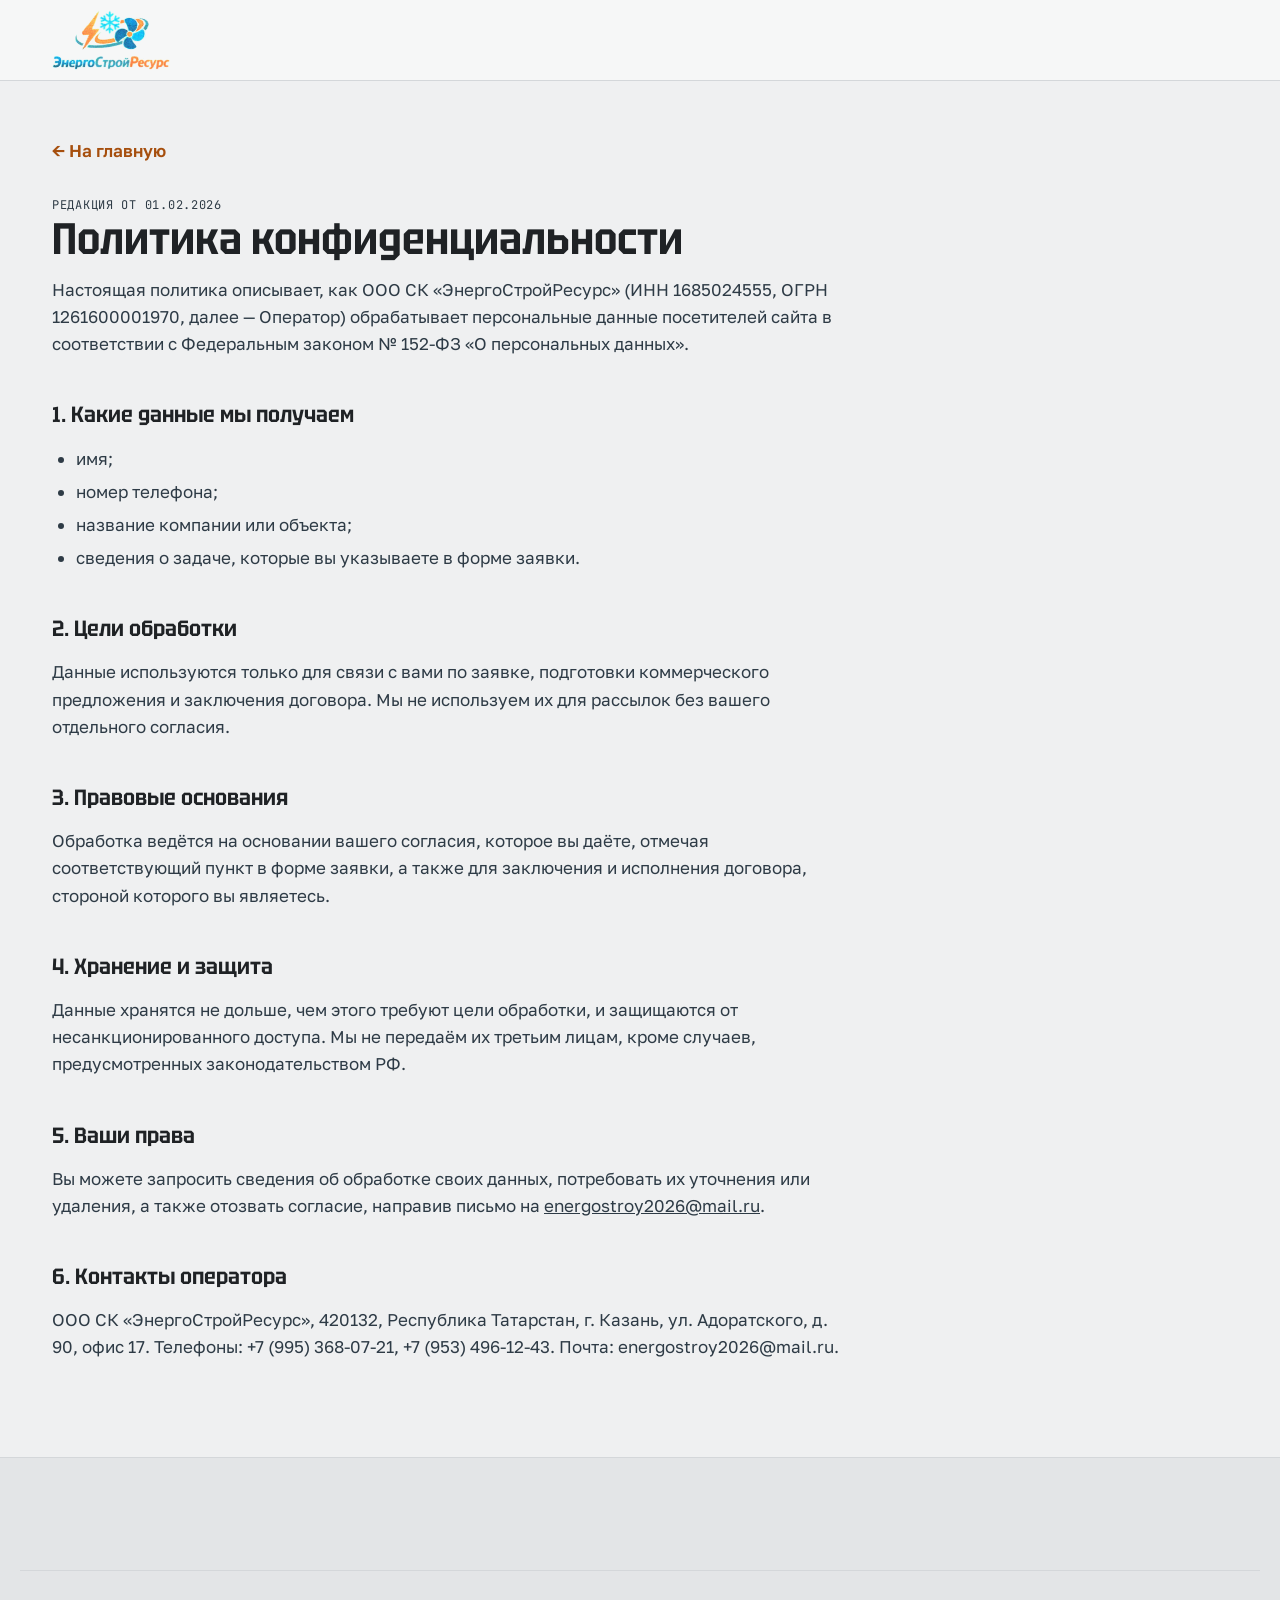
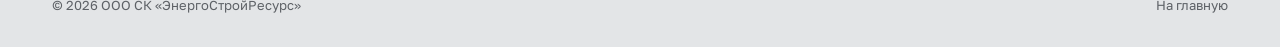
==== commit 8851c5be: "Use original company logo, switch site to neutral grey palette - Original logo cut from the company " ====
--- a/privacy.html
+++ b/privacy.html
@@ -5,8 +5,8 @@
   <meta name="viewport" content="width=device-width, initial-scale=1, viewport-fit=cover">
   <title>Политика конфиденциальности — ЭнергоСтройРесурс</title>
   <meta name="robots" content="noindex">
-  <meta name="theme-color" content="#0D1620">
-  <link rel="icon" href="assets/img/favicon.svg" type="image/svg+xml">
+  <meta name="theme-color" content="#2A2D30">
+  <link rel="icon" href="assets/img/favicon.png" type="image/png">
   <link rel="preconnect" href="https://fonts.googleapis.com">
   <link rel="preconnect" href="https://fonts.gstatic.com" crossorigin>
   <link rel="stylesheet" href="https://fonts.googleapis.com/css2?family=Tektur:wdth,wght@75..100,400..800&family=Golos+Text:wght@400..700&family=JetBrains+Mono:wght@400;500&display=swap">
@@ -15,18 +15,7 @@
 <body>
   <header class="header" data-header>
     <div class="container header__inner">
-      <a class="logo" href="index.html" aria-label="ЭнергоСтройРесурс — на главную">
-      <svg class="logo__mark" viewBox="0 0 32 32" aria-hidden="true">
-        <circle cx="16" cy="16" r="14.5" fill="#132130" stroke="#E8904E" stroke-width="1.4"/>
-        <path d="M6.2 21.5a11 11 0 0 1 1.6-11.6" fill="none" stroke="#6FB7F2" stroke-width="1.6" stroke-linecap="round"/>
-        <path d="M25.8 10.5a11 11 0 0 1-1.6 11.6" fill="none" stroke="#6FB7F2" stroke-width="1.6" stroke-linecap="round"/>
-        <path d="M17.8 5.5 10 17.6h5.2l-1.4 8.9 8.2-12.6h-5.3z" fill="#E8904E"/>
-      </svg>
-      <span class="logo__text">
-        <span class="logo__name">Энерго<b>Строй</b>Ресурс</span>
-        <span class="logo__tag">ООО СК · Казань</span>
-      </span>
-    </a>
+      <a class="logo" href="index.html" aria-label="ЭнергоСтройРесурс — на главную"><img src="assets/img/logo.png" alt="ЭнергоСтройРесурс" width="432" height="220"></a>
     </div>
   </header>
 
--- a/assets/css/style.css
+++ b/assets/css/style.css
@@ -7,27 +7,27 @@
 
 :root {
   /* Тёмные поверхности (графит с синим оттенком) */
-  --ink: #0D1620;
-  --ink-2: #132130;
-  --ink-3: #1B2B3B;
-  --on-ink: #E6ECF1;
-  --on-ink-muted: #93A3B1;
-  --line-ink: rgba(201, 214, 226, .14);
-  --grid-ink: rgba(201, 214, 226, .045);
+  --ink: #2A2D30;
+  --ink-2: #33363A;
+  --ink-3: #3E4246;
+  --on-ink: #EEEFF0;
+  --on-ink-muted: #A9ADB1;
+  --line-ink: rgba(255, 255, 255, .13);
+  --grid-ink: rgba(255, 255, 255, .04);
 
   /* Светлые поверхности (бетон) */
-  --paper: #F3F5F6;
-  --concrete: #E6EAED;
+  --paper: #EFF0F1;
+  --concrete: #E3E5E7;
   --surface: #FFFFFF;
-  --text: #13202B;
-  --muted: #56646F;
-  --line: #D3DAE0;
+  --text: #1F2225;
+  --muted: #5D6166;
+  --line: #D4D7DA;
 
   /* Медь — акцент */
-  --copper: #E8904E;
-  --copper-hover: #F2A468;
-  --copper-deep: #A4541F;
-  --copper-soft: rgba(232, 144, 78, .14);
+  --copper: #F2842C;
+  --copper-hover: #F59A50;
+  --copper-deep: #A64F0E;
+  --copper-soft: rgba(242, 132, 44, .14);
 
   /* Цвета жил по ГОСТ Р 50462 */
   --w-brown: #7A4B2E;
@@ -53,7 +53,7 @@
   --radius: 6px;
   --container: 1240px;
   --gutter: clamp(16px, 4vw, 32px);
-  --header-h: 72px;
+  --header-h: 80px;
   --section-y: clamp(64px, 9vw, 120px);
 
   color-scheme: light;
@@ -204,7 +204,7 @@
 .btn--primary { background: var(--copper); color: var(--ink); }
 .btn--primary:hover { background: var(--copper-hover); }
 
-.btn--ghost { border-color: rgba(201, 214, 226, .3); color: var(--on-ink); background: transparent; }
+.btn--ghost { border-color: rgba(255, 255, 255, .3); color: var(--on-ink); background: transparent; }
 .btn--ghost:hover { border-color: var(--copper); color: var(--copper); }
 
 .btn--dark { background: var(--ink); color: var(--on-ink); }
@@ -221,14 +221,14 @@
   position: sticky;
   top: env(safe-area-inset-top, 0px);
   z-index: 50;
-  background: rgba(13, 22, 32, .9);
+  background: rgba(247, 248, 248, .92);
   -webkit-backdrop-filter: blur(12px);
   backdrop-filter: blur(12px);
-  border-bottom: 1px solid transparent;
-  color: var(--on-ink);
+  border-bottom: 1px solid var(--line);
+  color: var(--text);
   transition: border-color .25s, background-color .25s;
 }
-.header.is-scrolled { border-bottom-color: var(--line-ink); background: rgba(13, 22, 32, .96); }
+.header.is-scrolled { background: rgba(247, 248, 248, .98); box-shadow: 0 6px 24px -18px rgba(0, 0, 0, .35); }
 
 .header__inner {
   display: flex;
@@ -245,7 +245,8 @@
   color: var(--on-ink);
   flex: none;
 }
-.logo__mark { width: 38px; height: 38px; }
+.logo img { display: block; height: 60px; width: auto; }
+.footer .logo img { height: 76px; }
 .logo__text { display: flex; flex-direction: column; line-height: 1.1; }
 .logo__name {
   font-family: var(--f-display);
@@ -271,7 +272,7 @@
   padding-block: 8px;
   font-size: .9375rem;
   font-weight: 500;
-  color: var(--on-ink-muted);
+  color: var(--muted);
   text-decoration: none;
   transition: color .2s;
 }
@@ -287,7 +288,7 @@
   transform-origin: left;
   transition: transform .25s;
 }
-.nav__link:hover, .nav__link.is-active { color: var(--on-ink); }
+.nav__link:hover, .nav__link.is-active { color: var(--text); }
 .nav__link.is-active::after { transform: scaleX(1); }
 .nav__mobile-extra { display: none; }
 
@@ -299,7 +300,7 @@
   font-family: var(--f-mono);
   font-size: .9375rem;
   font-weight: 500;
-  color: var(--on-ink);
+  color: var(--text);
   text-decoration: none;
   white-space: nowrap;
 }
@@ -311,7 +312,7 @@
   width: 44px;
   height: 44px;
   padding: 0;
-  border: 1px solid var(--line-ink);
+  border: 1px solid var(--line);
   border-radius: var(--radius);
   background: transparent;
   cursor: pointer;
@@ -322,7 +323,7 @@
   left: 12px;
   right: 12px;
   height: 2px;
-  background: var(--on-ink);
+  background: var(--text);
   transition: transform .25s, opacity .2s;
 }
 .burger span:nth-child(1) { top: 15px; }
@@ -350,7 +351,7 @@
   inset: 0;
   pointer-events: none;
   background:
-    radial-gradient(50% 60% at 74% 48%, rgba(232, 144, 78, .12), transparent 70%),
+    radial-gradient(50% 60% at 74% 48%, rgba(242, 132, 44, .12), transparent 70%),
     linear-gradient(to bottom, transparent 70%, var(--ink));
 }
 
@@ -537,9 +538,9 @@
   transition: border-color .25s, transform .25s, box-shadow .25s;
 }
 .tile:hover {
-  border-color: rgba(232, 144, 78, .6);
+  border-color: rgba(242, 132, 44, .6);
   transform: translateY(-2px);
-  box-shadow: 0 18px 40px -24px rgba(13, 22, 32, .35);
+  box-shadow: 0 18px 40px -24px rgba(42, 45, 48, .35);
 }
 .tile__icon {
   display: grid;
@@ -571,10 +572,9 @@
 }
 .tile__foot {
   display: flex;
-  flex-wrap: wrap;
-  align-items: center;
-  justify-content: space-between;
-  gap: 8px 16px;
+  flex-direction: column;
+  align-items: flex-start;
+  gap: 10px;
   margin-top: auto;
   padding-top: 16px;
   border-top: 1px dashed var(--line);
@@ -616,7 +616,7 @@
   overflow-x: auto;
   border: 1px solid var(--line-ink);
   border-radius: var(--radius);
-  background: rgba(13, 22, 32, .6);
+  background: rgba(42, 45, 48, .6);
   padding: clamp(12px, 2vw, 24px);
   scrollbar-color: var(--ink-3) transparent;
 }
@@ -707,13 +707,13 @@
   display: grid;
   place-items: center;
   height: 56px;
-  border: 1px dashed #C3CCD3;
+  border: 1px dashed #C8CBCF;
   border-radius: 4px;
   font-family: var(--f-mono);
   font-size: .6875rem;
   letter-spacing: .14em;
   text-transform: uppercase;
-  color: #8A96A0;
+  color: #8C9095;
 }
 .partner__logo img { max-height: 40px; width: auto; object-fit: contain; }
 .partner__cat { font-size: .875rem; font-weight: 500; line-height: 1.35; }
@@ -815,7 +815,7 @@
   text-transform: uppercase;
   color: var(--copper-deep);
 }
-.dealer-card--cert:hover { border-color: rgba(232, 144, 78, .6); }
+.dealer-card--cert:hover { border-color: rgba(242, 132, 44, .6); }
 .certs {
   display: grid;
   grid-template-columns: repeat(3, minmax(0, 1fr));
@@ -836,12 +836,12 @@
 }
 .cert img { display: block; width: 100%; height: 240px; object-fit: contain; background: #fff; }
 .cert span { font-size: .875rem; font-weight: 500; }
-.cert:hover { border-color: rgba(232, 144, 78, .6); }
+.cert:hover { border-color: rgba(242, 132, 44, .6); }
 
 .suppliers {
   margin-top: 48px;
   padding-top: 32px;
-  border-top: 1px solid #CDD4DA;
+  border-top: 1px solid #D0D3D6;
 }
 .suppliers__title {
   font-family: var(--f-display);
@@ -856,7 +856,7 @@
   grid-template-columns: 260px minmax(0, 1fr);
   gap: 4px 24px;
   padding-block: 12px;
-  border-bottom: 1px solid #CDD4DA;
+  border-bottom: 1px solid #D0D3D6;
 }
 .suppliers__list dt {
   font-family: var(--f-mono);
@@ -870,46 +870,49 @@
 
 /* ---------- Процесс ---------- */
 .process { background: var(--paper); }
-.steps {
-  position: relative;
-  display: grid;
-  grid-template-columns: repeat(5, minmax(0, 1fr));
-  gap: 32px 28px;
-}
-.steps::before {
-  content: "";
-  position: absolute;
-  top: 23px;
-  left: 24px;
-  right: calc((100% - 4 * 28px) / 5 - 24px);
-  height: 2px;
-  background: repeating-linear-gradient(90deg, var(--copper) 0 14px, transparent 14px 22px);
-  opacity: .7;
-}
-.step { position: relative; }
-.step__num {
-  display: grid;
-  place-items: center;
-  width: 48px;
-  height: 48px;
-  margin-bottom: 22px;
-  border: 1.5px solid var(--copper);
-  border-radius: 50%;
-  background: var(--paper);
-  font-family: var(--f-mono);
-  font-size: .9375rem;
+.flow { border-top: 2px solid var(--text); }
+.flow__row {
+  display: grid;
+  grid-template-columns: minmax(0, 1.1fr) minmax(0, 1.2fr) minmax(0, 1fr) minmax(0, 1.2fr);
+  gap: 12px 32px;
+  align-items: baseline;
+  padding-block: 24px;
+  border-bottom: 1px solid var(--line);
+}
+.flow__row--head {
+  padding-block: 12px;
+  font-family: var(--f-mono);
+  font-size: var(--fs-xs);
+  letter-spacing: .1em;
+  text-transform: uppercase;
+  color: var(--muted);
+}
+.flow__stage { display: flex; align-items: baseline; gap: 16px; }
+.flow__num {
+  font-family: var(--f-mono);
+  font-size: .875rem;
+  color: var(--copper-deep);
+  font-variant-numeric: tabular-nums;
+}
+.flow__stage h3 {
+  font-family: var(--f-display);
+  font-size: 1.375rem;
+  font-weight: 600;
+  font-stretch: 90%;
+  line-height: 1.2;
+}
+.flow__do, .flow__you { color: var(--muted); font-size: .96875rem; line-height: 1.5; }
+.flow__res {
+  display: flex;
+  gap: 10px;
+  align-items: flex-start;
   font-weight: 500;
-  color: var(--copper-deep);
-  position: relative;
-}
-.step__title {
-  font-family: var(--f-display);
-  font-size: var(--fs-h4);
-  font-weight: 600;
-  font-stretch: 92%;
-  margin-bottom: 8px;
-}
-.step p { color: var(--muted); font-size: .96875rem; line-height: 1.5; }
+  font-size: .96875rem;
+  line-height: 1.45;
+}
+.flow__res .icon { width: 20px; height: 20px; margin-top: 1px; color: var(--copper-deep); }
+.flow__label { display: none; }
+.flow__row:hover .flow__stage h3 { color: var(--copper-deep); }
 
 /* ---------- Преимущества ---------- */
 .why { background: var(--surface); }
@@ -1007,7 +1010,7 @@
   position: absolute;
   inset: 0;
   pointer-events: none;
-  background: radial-gradient(40% 60% at 85% 20%, rgba(232, 144, 78, .1), transparent 70%);
+  background: radial-gradient(40% 60% at 85% 20%, rgba(242, 132, 44, .1), transparent 70%);
 }
 .request__grid {
   position: relative;
@@ -1047,7 +1050,7 @@
   align-items: center;
   gap: 10px;
   padding: 12px 18px;
-  border: 1px solid rgba(201, 214, 226, .25);
+  border: 1px solid rgba(255, 255, 255, .25);
   border-radius: var(--radius);
   font-weight: 600;
   font-size: .9375rem;
@@ -1087,7 +1090,7 @@
   width: 100%;
   padding: 14px 16px;
   background: var(--ink);
-  border: 1px solid rgba(201, 214, 226, .2);
+  border: 1px solid rgba(255, 255, 255, .2);
   border-radius: var(--radius);
   color: var(--on-ink);
   font: inherit;
@@ -1095,11 +1098,11 @@
   transition: border-color .2s, box-shadow .2s;
 }
 .field textarea { resize: vertical; min-height: 110px; line-height: 1.5; }
-.field input::placeholder, .field textarea::placeholder { color: #66778A; }
+.field input::placeholder, .field textarea::placeholder { color: #7A7E83; }
 .field input:focus, .field textarea:focus {
   outline: none;
   border-color: var(--copper);
-  box-shadow: 0 0 0 3px rgba(232, 144, 78, .2);
+  box-shadow: 0 0 0 3px rgba(242, 132, 44, .2);
 }
 .field.has-error input { border-color: #F0716B; }
 .field__error { min-height: 0; font-size: .8125rem; color: #F59A95; }
@@ -1112,13 +1115,13 @@
 .chip span {
   display: inline-block;
   padding: 8px 14px;
-  border: 1px solid rgba(201, 214, 226, .22);
+  border: 1px solid rgba(255, 255, 255, .22);
   border-radius: 4px;
   font-size: .875rem;
   color: var(--on-ink);
   transition: border-color .2s, background-color .2s, color .2s;
 }
-.chip:hover span { border-color: rgba(232, 144, 78, .6); }
+.chip:hover span { border-color: rgba(242, 132, 44, .6); }
 .chip input:checked + span { background: var(--copper); border-color: var(--copper); color: var(--ink); font-weight: 600; }
 .chip input:focus-visible + span { outline: 2px solid var(--copper); outline-offset: 2px; }
 
@@ -1163,7 +1166,7 @@
 .form-done .form__title:focus { outline: none; }
 
 /* ---------- Подвал ---------- */
-.footer { background: #0A121A; color: var(--on-ink-muted); padding-block: 64px 32px; font-size: .9375rem; }
+.footer { background: var(--concrete); color: var(--muted); border-top: 1px solid var(--line); padding-block: 64px 32px; font-size: .9375rem; }
 .footer__grid {
   display: grid;
   grid-template-columns: minmax(0, 1.4fr) repeat(3, minmax(0, 1fr));
@@ -1178,7 +1181,7 @@
   font-weight: 500;
   letter-spacing: .12em;
   text-transform: uppercase;
-  color: var(--on-ink);
+  color: var(--text);
 }
 .footer__col a { text-decoration: none; transition: color .2s; }
 .footer__col a:hover { color: var(--copper); }
@@ -1189,7 +1192,7 @@
   gap: 12px 24px;
   margin-top: 48px;
   padding-top: 24px;
-  border-top: 1px solid var(--line-ink);
+  border-top: 1px solid var(--line);
   font-size: .8125rem;
 }
 .footer__bottom a { text-decoration: none; }
@@ -1231,20 +1234,21 @@
    ========================================================================== */
 @media (max-width: 1180px) {
   .header__phone span { display: none; }
-  .header__phone { padding: 10px; border: 1px solid var(--line-ink); border-radius: var(--radius); }
+  .header__phone { padding: 10px; border: 1px solid var(--line); border-radius: var(--radius); }
   .legend { grid-template-columns: repeat(2, minmax(0, 1fr)); }
   .projects__grid { grid-template-columns: repeat(2, minmax(0, 1fr)); }
   .dealers { grid-template-columns: repeat(2, minmax(0, 1fr)); }
 }
 
 @media (max-width: 1024px) {
-  :root { --header-h: 64px; }
+  :root { --header-h: 68px; }
+  .logo img { height: 50px; }
 
   /* backdrop-filter делает шапку контейнером для fixed-потомков — меню бы обрезалось */
   .header {
     -webkit-backdrop-filter: none;
     backdrop-filter: none;
-    background: rgba(13, 22, 32, .97);
+    background: rgba(247, 248, 248, .98);
   }
 
   .burger { display: block; }
@@ -1259,8 +1263,8 @@
     bottom: 0;
     margin: 0;
     padding: 24px var(--gutter) calc(32px + env(safe-area-inset-bottom, 0px));
-    background: var(--ink);
-    border-top: 1px solid var(--line-ink);
+    background: var(--paper);
+    border-top: 1px solid var(--line);
     overflow-y: auto;
     visibility: hidden;
     opacity: 0;
@@ -1276,17 +1280,17 @@
   .nav__list { flex-direction: column; gap: 0; }
   .nav__link {
     padding-block: 16px;
-    border-bottom: 1px solid var(--line-ink);
+    border-bottom: 1px solid var(--line);
     font-family: var(--f-display);
     font-size: 1.5rem;
     font-weight: 600;
     font-stretch: 90%;
-    color: var(--on-ink);
+    color: var(--text);
   }
   .nav__link::after { display: none; }
   .nav__link.is-active { color: var(--copper); }
   .nav__mobile-extra { display: grid; gap: 16px; margin-top: 32px; }
-  .nav__phone { font-family: var(--f-mono); font-size: 1.25rem; color: var(--on-ink); text-decoration: none; }
+  .nav__phone { font-family: var(--f-mono); font-size: 1.25rem; color: var(--text); text-decoration: none; }
 
   .hero__grid { grid-template-columns: minmax(0, 1fr); }
   .hero__figure { max-width: 680px; }
@@ -1300,8 +1304,11 @@
   .faq__grid,
   .request__grid { grid-template-columns: minmax(0, 1fr); }
 
-  .steps { grid-template-columns: repeat(3, minmax(0, 1fr)); }
-  .steps::before { display: none; }
+  .flow__row { grid-template-columns: minmax(0, 1fr) minmax(0, 1fr); }
+  .flow__row--head { display: none; }
+  .flow__label { display: block; margin-bottom: 2px; font-family: var(--f-mono); font-size: .6875rem; letter-spacing: .1em; text-transform: uppercase; color: var(--muted); font-weight: 400; }
+  .flow__res { display: block; }
+  .flow__res .icon { display: none; }
 
   .why__grid { grid-template-columns: repeat(2, minmax(0, 1fr)); }
 
@@ -1345,26 +1352,20 @@
   .suppliers__list > div { grid-template-columns: minmax(0, 1fr); }
   .perks { grid-template-columns: minmax(0, 1fr); }
 
-  .steps { grid-template-columns: minmax(0, 1fr); gap: 0; }
-  .step {
-    display: grid;
-    grid-template-columns: 48px minmax(0, 1fr);
-    column-gap: 18px;
-    padding-bottom: 28px;
+  .flow__row { grid-template-columns: minmax(0, 1fr); gap: 8px; padding-block: 20px; }
+  .flow__row--head { display: none; }
+  .flow__label {
+    display: block;
+    margin-bottom: 2px;
+    font-family: var(--f-mono);
+    font-size: .6875rem;
+    letter-spacing: .1em;
+    text-transform: uppercase;
+    color: var(--muted);
+    font-weight: 400;
   }
-  .step::before {
-    content: "";
-    position: absolute;
-    left: 23px;
-    top: 48px;
-    bottom: 0;
-    width: 2px;
-    background: repeating-linear-gradient(180deg, var(--copper) 0 10px, transparent 10px 16px);
-    opacity: .6;
-  }
-  .step:last-child::before { display: none; }
-  .step__num { grid-row: span 2; margin: 0; }
-  .step__title { margin-top: 10px; }
+  .flow__res { display: block; }
+  .flow__res .icon { display: none; }
 
   .why__grid { grid-template-columns: minmax(0, 1fr); }
   .why__item { padding-block: 24px; }
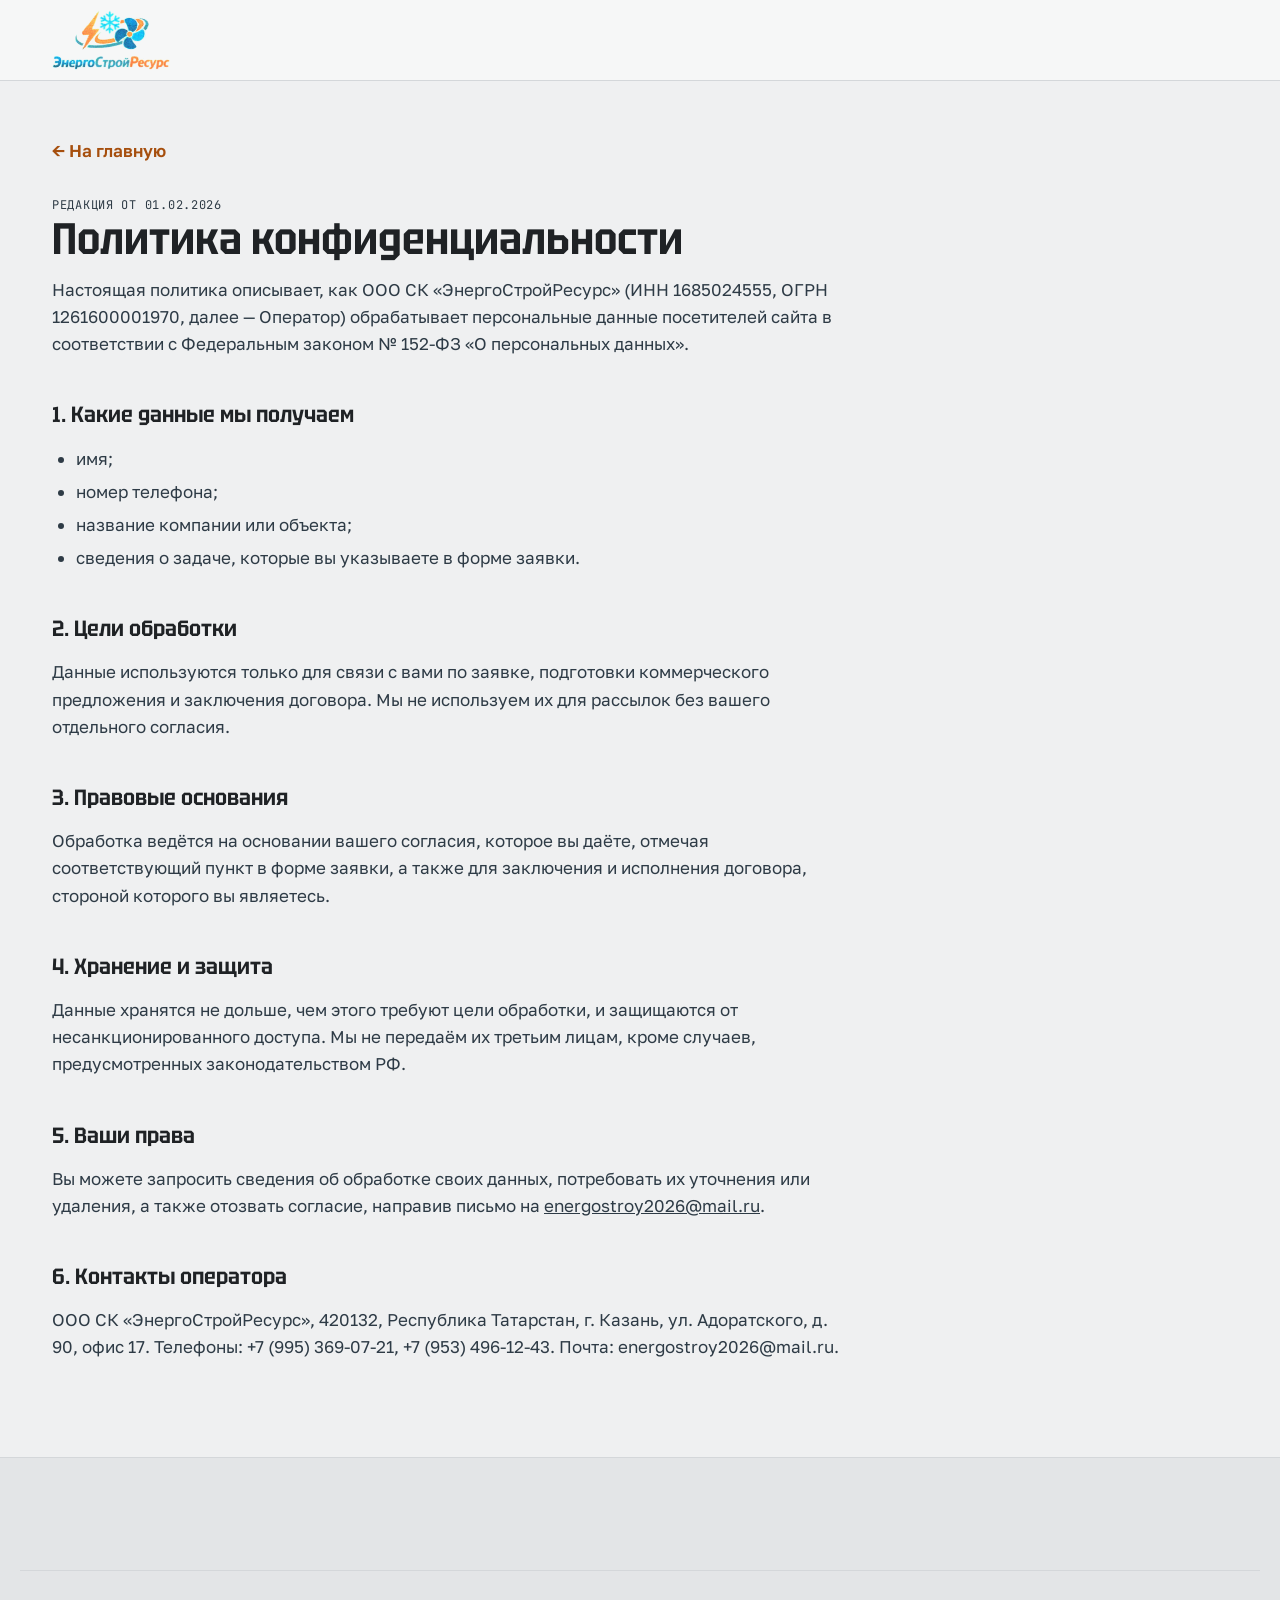
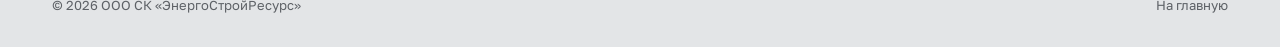
==== commit ca556288: "Fix main phone number, simplify dealer labels - Main phone is +7 (995) 369-07-21 everywhere (header," ====
--- a/privacy.html
+++ b/privacy.html
@@ -46,7 +46,7 @@
     <p>Вы можете запросить сведения об обработке своих данных, потребовать их уточнения или удаления, а также отозвать согласие, направив письмо на <a href="mailto:energostroy2026@mail.ru">energostroy2026@mail.ru</a>.</p>
 
     <h2>6. Контакты оператора</h2>
-    <p>ООО СК «ЭнергоСтройРесурс», 420132, Республика Татарстан, г. Казань, ул. Адоратского, д. 90, офис 17. Телефоны: +7 (995) 368-07-21, +7 (953) 496-12-43. Почта: energostroy2026@mail.ru.</p>
+    <p>ООО СК «ЭнергоСтройРесурс», 420132, Республика Татарстан, г. Казань, ул. Адоратского, д. 90, офис 17. Телефоны: +7 (995) 369-07-21, +7 (953) 496-12-43. Почта: energostroy2026@mail.ru.</p>
   </main>
 
   <footer class="footer">
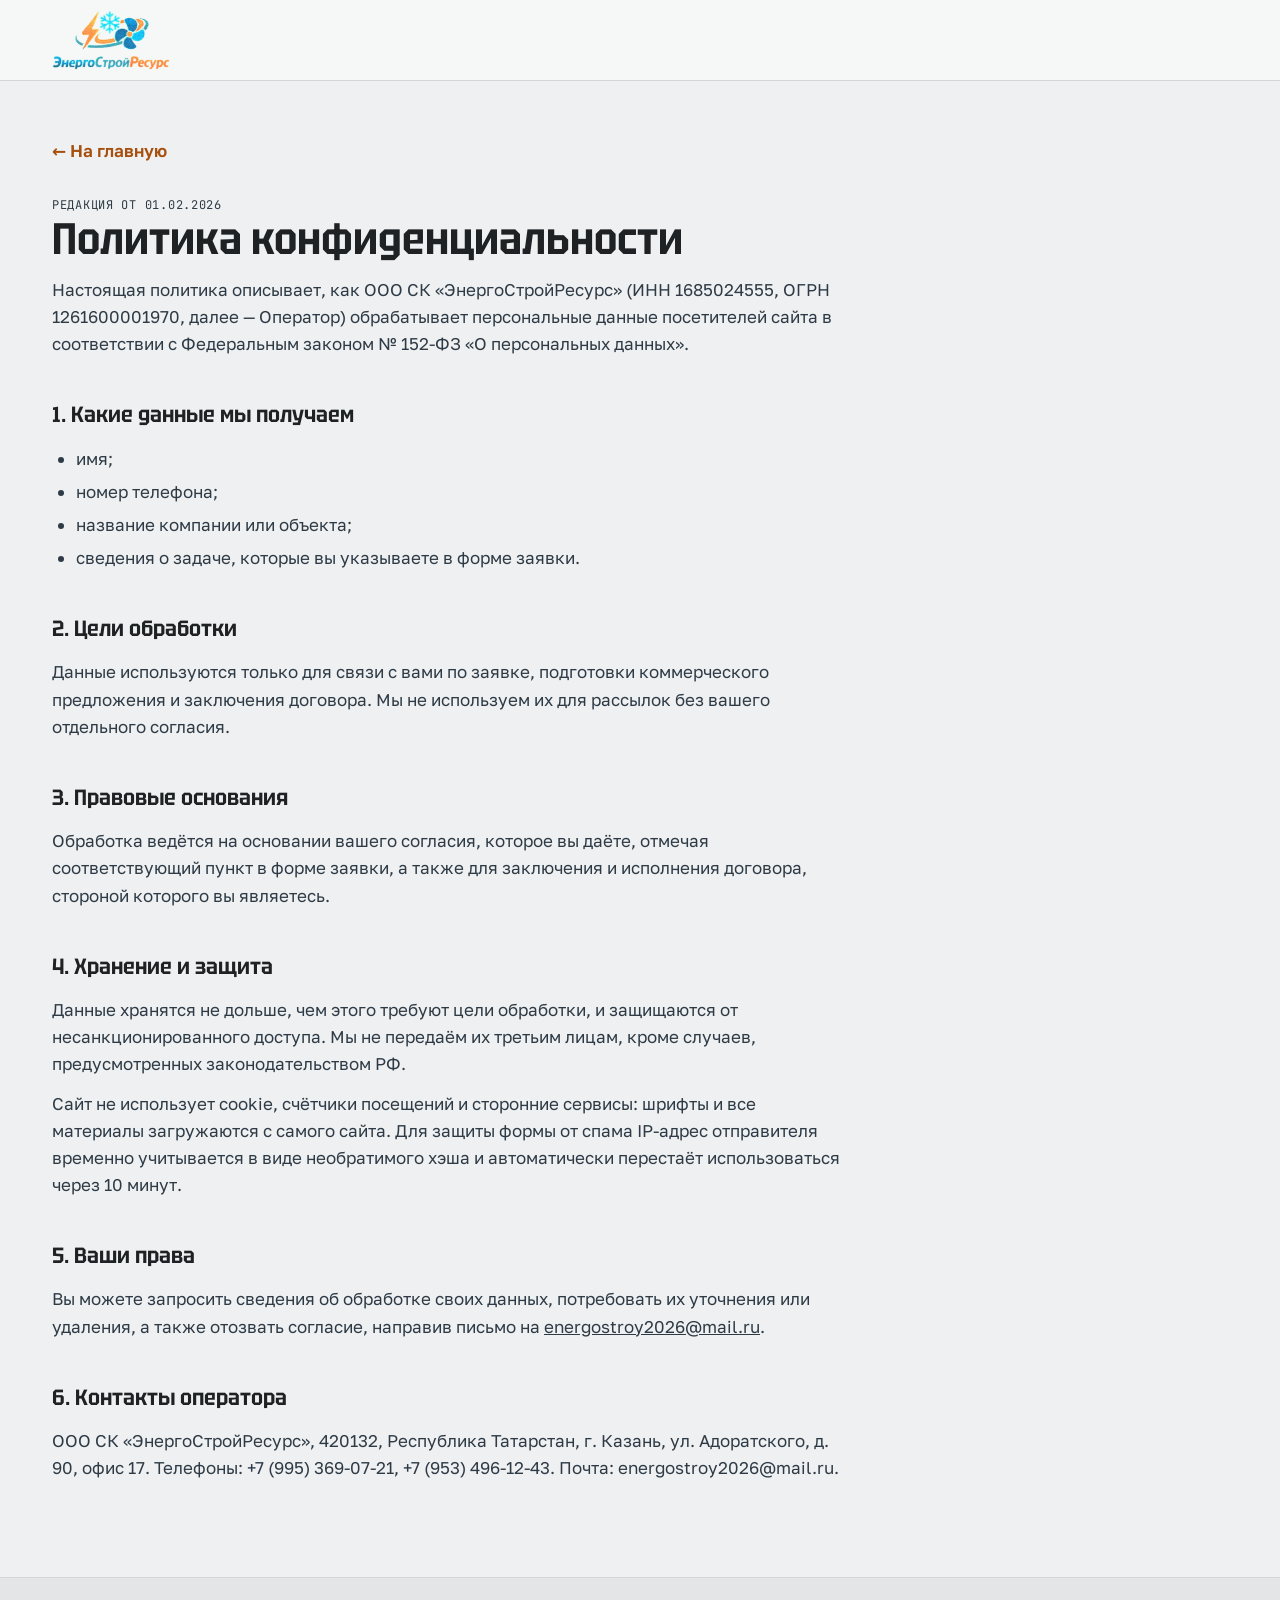
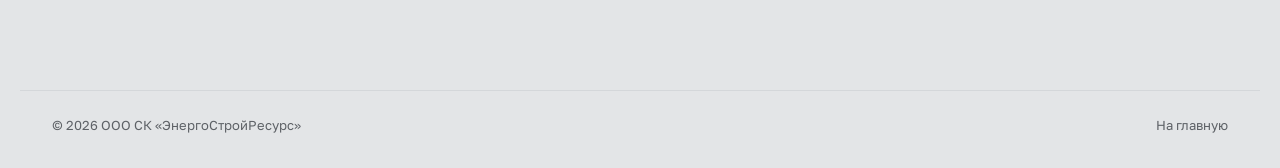
==== commit eed87b8d: "Harden site security following the security-audit methodology Browser side: - Content-Security-Polic" ====
--- a/privacy.html
+++ b/privacy.html
@@ -7,9 +7,9 @@
   <meta name="robots" content="noindex">
   <meta name="theme-color" content="#2A2D30">
   <link rel="icon" href="assets/img/favicon.png" type="image/png">
-  <link rel="preconnect" href="https://fonts.googleapis.com">
-  <link rel="preconnect" href="https://fonts.gstatic.com" crossorigin>
-  <link rel="stylesheet" href="https://fonts.googleapis.com/css2?family=Tektur:wdth,wght@75..100,400..800&family=Golos+Text:wght@400..700&family=JetBrains+Mono:wght@400;500&display=swap">
+  <meta http-equiv="Content-Security-Policy" content="default-src 'self'; script-src 'self'; style-src 'self'; img-src 'self' data:; font-src 'self'; connect-src 'self'; form-action 'self'; base-uri 'self'; object-src 'none'; frame-src 'none'; worker-src 'none'; manifest-src 'self'; upgrade-insecure-requests">
+  <meta name="referrer" content="strict-origin-when-cross-origin">
+  <link rel="stylesheet" href="assets/css/fonts.css">
   <link rel="stylesheet" href="assets/css/style.css">
 </head>
 <body>
@@ -41,6 +41,7 @@
 
     <h2>4. Хранение и защита</h2>
     <p>Данные хранятся не дольше, чем этого требуют цели обработки, и защищаются от несанкционированного доступа. Мы не передаём их третьим лицам, кроме случаев, предусмотренных законодательством РФ.</p>
+    <p>Сайт не использует cookie, счётчики посещений и сторонние сервисы: шрифты и все материалы загружаются с самого сайта. Для защиты формы от спама IP-адрес отправителя временно учитывается в виде необратимого хэша и автоматически перестаёт использоваться через 10 минут.</p>
 
     <h2>5. Ваши права</h2>
     <p>Вы можете запросить сведения об обработке своих данных, потребовать их уточнения или удаления, а также отозвать согласие, направив письмо на <a href="mailto:energostroy2026@mail.ru">energostroy2026@mail.ru</a>.</p>
--- a/assets/css/fonts.css
+++ b/assets/css/fonts.css
@@ -0,0 +1,133 @@
+/* Шрифты размещены на сайте (Tektur, Golos Text, JetBrains Mono — SIL Open Font License). Подмножества: кириллица и латиница. */
+@font-face {
+  font-family: 'Golos Text';
+  font-style: normal;
+  font-weight: 400 700;
+  font-display: swap;
+  src: url(../fonts/golos-text-400-700-cyrillic-ext.woff2) format('woff2');
+  unicode-range: U+0460-052F, U+1C80-1C8A, U+20B4, U+2DE0-2DFF, U+A640-A69F, U+FE2E-FE2F;
+}
+@font-face {
+  font-family: 'Golos Text';
+  font-style: normal;
+  font-weight: 400 700;
+  font-display: swap;
+  src: url(../fonts/golos-text-400-700-cyrillic.woff2) format('woff2');
+  unicode-range: U+0301, U+0400-045F, U+0490-0491, U+04B0-04B1, U+2116;
+}
+@font-face {
+  font-family: 'Golos Text';
+  font-style: normal;
+  font-weight: 400 700;
+  font-display: swap;
+  src: url(../fonts/golos-text-400-700-latin-ext.woff2) format('woff2');
+  unicode-range: U+0100-02BA, U+02BD-02C5, U+02C7-02CC, U+02CE-02D7, U+02DD-02FF, U+0304, U+0308, U+0329, U+1D00-1DBF, U+1E00-1E9F, U+1EF2-1EFF, U+2020, U+20A0-20AB, U+20AD-20C4, U+2113, U+2C60-2C7F, U+A720-A7FF;
+}
+@font-face {
+  font-family: 'Golos Text';
+  font-style: normal;
+  font-weight: 400 700;
+  font-display: swap;
+  src: url(../fonts/golos-text-400-700-latin.woff2) format('woff2');
+  unicode-range: U+0000-00FF, U+0131, U+0152-0153, U+02BB-02BC, U+02C6, U+02DA, U+02DC, U+0304, U+0308, U+0329, U+2000-206F, U+20AC, U+2122, U+2191, U+2193, U+2212, U+2215, U+FEFF, U+FFFD;
+}
+@font-face {
+  font-family: 'JetBrains Mono';
+  font-style: normal;
+  font-weight: 400;
+  font-display: swap;
+  src: url(../fonts/jetbrains-mono-400-cyrillic-ext.woff2) format('woff2');
+  unicode-range: U+0460-052F, U+1C80-1C8A, U+20B4, U+2DE0-2DFF, U+A640-A69F, U+FE2E-FE2F;
+}
+@font-face {
+  font-family: 'JetBrains Mono';
+  font-style: normal;
+  font-weight: 400;
+  font-display: swap;
+  src: url(../fonts/jetbrains-mono-400-cyrillic.woff2) format('woff2');
+  unicode-range: U+0301, U+0400-045F, U+0490-0491, U+04B0-04B1, U+2116;
+}
+@font-face {
+  font-family: 'JetBrains Mono';
+  font-style: normal;
+  font-weight: 400;
+  font-display: swap;
+  src: url(../fonts/jetbrains-mono-400-latin-ext.woff2) format('woff2');
+  unicode-range: U+0100-02BA, U+02BD-02C5, U+02C7-02CC, U+02CE-02D7, U+02DD-02FF, U+0304, U+0308, U+0329, U+1D00-1DBF, U+1E00-1E9F, U+1EF2-1EFF, U+2020, U+20A0-20AB, U+20AD-20C4, U+2113, U+2C60-2C7F, U+A720-A7FF;
+}
+@font-face {
+  font-family: 'JetBrains Mono';
+  font-style: normal;
+  font-weight: 400;
+  font-display: swap;
+  src: url(../fonts/jetbrains-mono-400-latin.woff2) format('woff2');
+  unicode-range: U+0000-00FF, U+0131, U+0152-0153, U+02BB-02BC, U+02C6, U+02DA, U+02DC, U+0304, U+0308, U+0329, U+2000-206F, U+20AC, U+2122, U+2191, U+2193, U+2212, U+2215, U+FEFF, U+FFFD;
+}
+@font-face {
+  font-family: 'JetBrains Mono';
+  font-style: normal;
+  font-weight: 500;
+  font-display: swap;
+  src: url(../fonts/jetbrains-mono-500-cyrillic-ext.woff2) format('woff2');
+  unicode-range: U+0460-052F, U+1C80-1C8A, U+20B4, U+2DE0-2DFF, U+A640-A69F, U+FE2E-FE2F;
+}
+@font-face {
+  font-family: 'JetBrains Mono';
+  font-style: normal;
+  font-weight: 500;
+  font-display: swap;
+  src: url(../fonts/jetbrains-mono-500-cyrillic.woff2) format('woff2');
+  unicode-range: U+0301, U+0400-045F, U+0490-0491, U+04B0-04B1, U+2116;
+}
+@font-face {
+  font-family: 'JetBrains Mono';
+  font-style: normal;
+  font-weight: 500;
+  font-display: swap;
+  src: url(../fonts/jetbrains-mono-500-latin-ext.woff2) format('woff2');
+  unicode-range: U+0100-02BA, U+02BD-02C5, U+02C7-02CC, U+02CE-02D7, U+02DD-02FF, U+0304, U+0308, U+0329, U+1D00-1DBF, U+1E00-1E9F, U+1EF2-1EFF, U+2020, U+20A0-20AB, U+20AD-20C4, U+2113, U+2C60-2C7F, U+A720-A7FF;
+}
+@font-face {
+  font-family: 'JetBrains Mono';
+  font-style: normal;
+  font-weight: 500;
+  font-display: swap;
+  src: url(../fonts/jetbrains-mono-500-latin.woff2) format('woff2');
+  unicode-range: U+0000-00FF, U+0131, U+0152-0153, U+02BB-02BC, U+02C6, U+02DA, U+02DC, U+0304, U+0308, U+0329, U+2000-206F, U+20AC, U+2122, U+2191, U+2193, U+2212, U+2215, U+FEFF, U+FFFD;
+}
+@font-face {
+  font-family: 'Tektur';
+  font-style: normal;
+  font-weight: 400 800;
+  font-stretch: 75% 100%;
+  font-display: swap;
+  src: url(../fonts/tektur-400-800-cyrillic-ext.woff2) format('woff2');
+  unicode-range: U+0460-052F, U+1C80-1C8A, U+20B4, U+2DE0-2DFF, U+A640-A69F, U+FE2E-FE2F;
+}
+@font-face {
+  font-family: 'Tektur';
+  font-style: normal;
+  font-weight: 400 800;
+  font-stretch: 75% 100%;
+  font-display: swap;
+  src: url(../fonts/tektur-400-800-cyrillic.woff2) format('woff2');
+  unicode-range: U+0301, U+0400-045F, U+0490-0491, U+04B0-04B1, U+2116;
+}
+@font-face {
+  font-family: 'Tektur';
+  font-style: normal;
+  font-weight: 400 800;
+  font-stretch: 75% 100%;
+  font-display: swap;
+  src: url(../fonts/tektur-400-800-latin-ext.woff2) format('woff2');
+  unicode-range: U+0100-02BA, U+02BD-02C5, U+02C7-02CC, U+02CE-02D7, U+02DD-02FF, U+0304, U+0308, U+0329, U+1D00-1DBF, U+1E00-1E9F, U+1EF2-1EFF, U+2020, U+20A0-20AB, U+20AD-20C4, U+2113, U+2C60-2C7F, U+A720-A7FF;
+}
+@font-face {
+  font-family: 'Tektur';
+  font-style: normal;
+  font-weight: 400 800;
+  font-stretch: 75% 100%;
+  font-display: swap;
+  src: url(../fonts/tektur-400-800-latin.woff2) format('woff2');
+  unicode-range: U+0000-00FF, U+0131, U+0152-0153, U+02BB-02BC, U+02C6, U+02DA, U+02DC, U+0304, U+0308, U+0329, U+2000-206F, U+20AC, U+2122, U+2191, U+2193, U+2212, U+2215, U+FEFF, U+FFFD;
+}
--- a/assets/css/style.css
+++ b/assets/css/style.css
@@ -1341,9 +1341,12 @@
     width: 12px;
     height: 12px;
     border-radius: 50%;
-    background: var(--c);
     box-shadow: 0 0 0 1px rgba(230, 236, 241, .3);
   }
+  .hero__legend i.l1 { background: var(--w-brown); }
+  .hero__legend i.l2 { background: #121212; }
+  .hero__legend i.l3 { background: var(--w-grey); }
+  .hero__legend i.n { background: var(--w-blue); }
   .hero__legend i.pe { background: repeating-linear-gradient(135deg, var(--w-yellow) 0 3px, var(--w-green) 3px 5px); }
   .hero__legend-mark { flex-basis: 100%; justify-content: center; }
 
